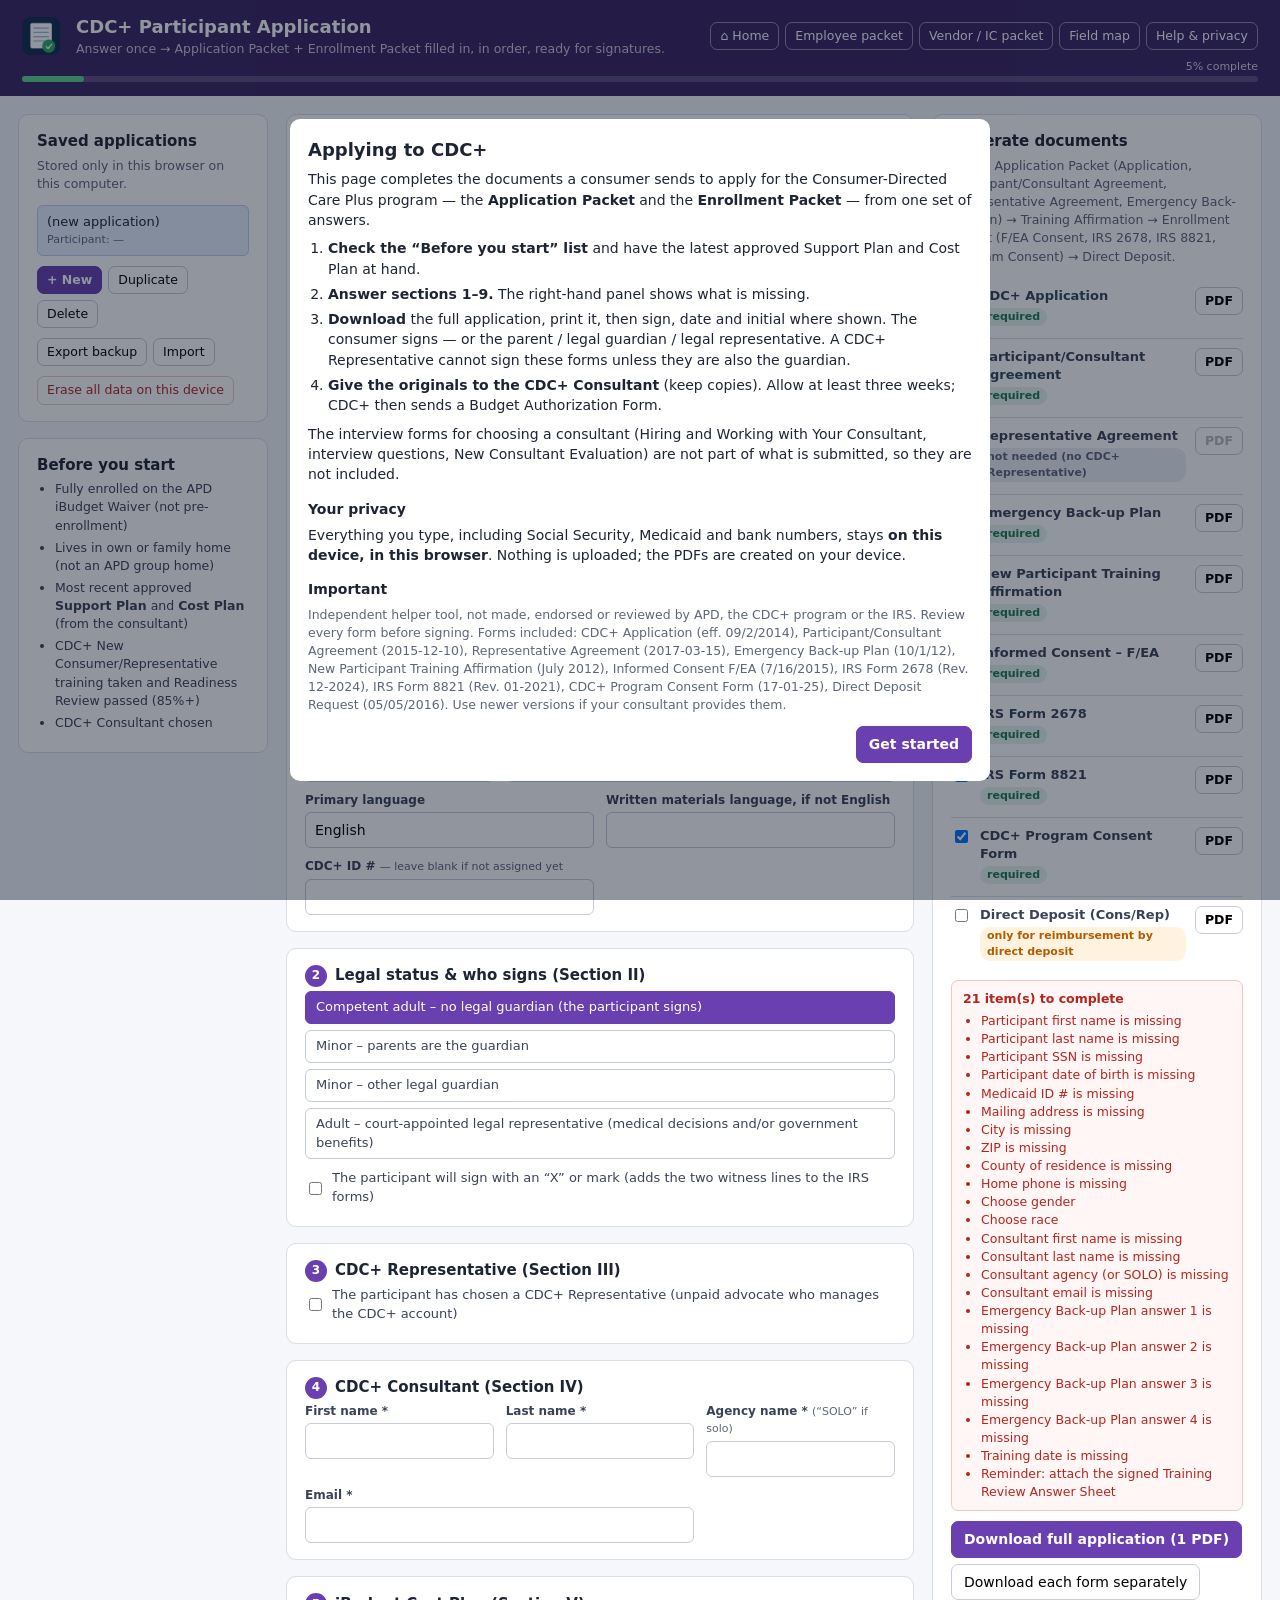
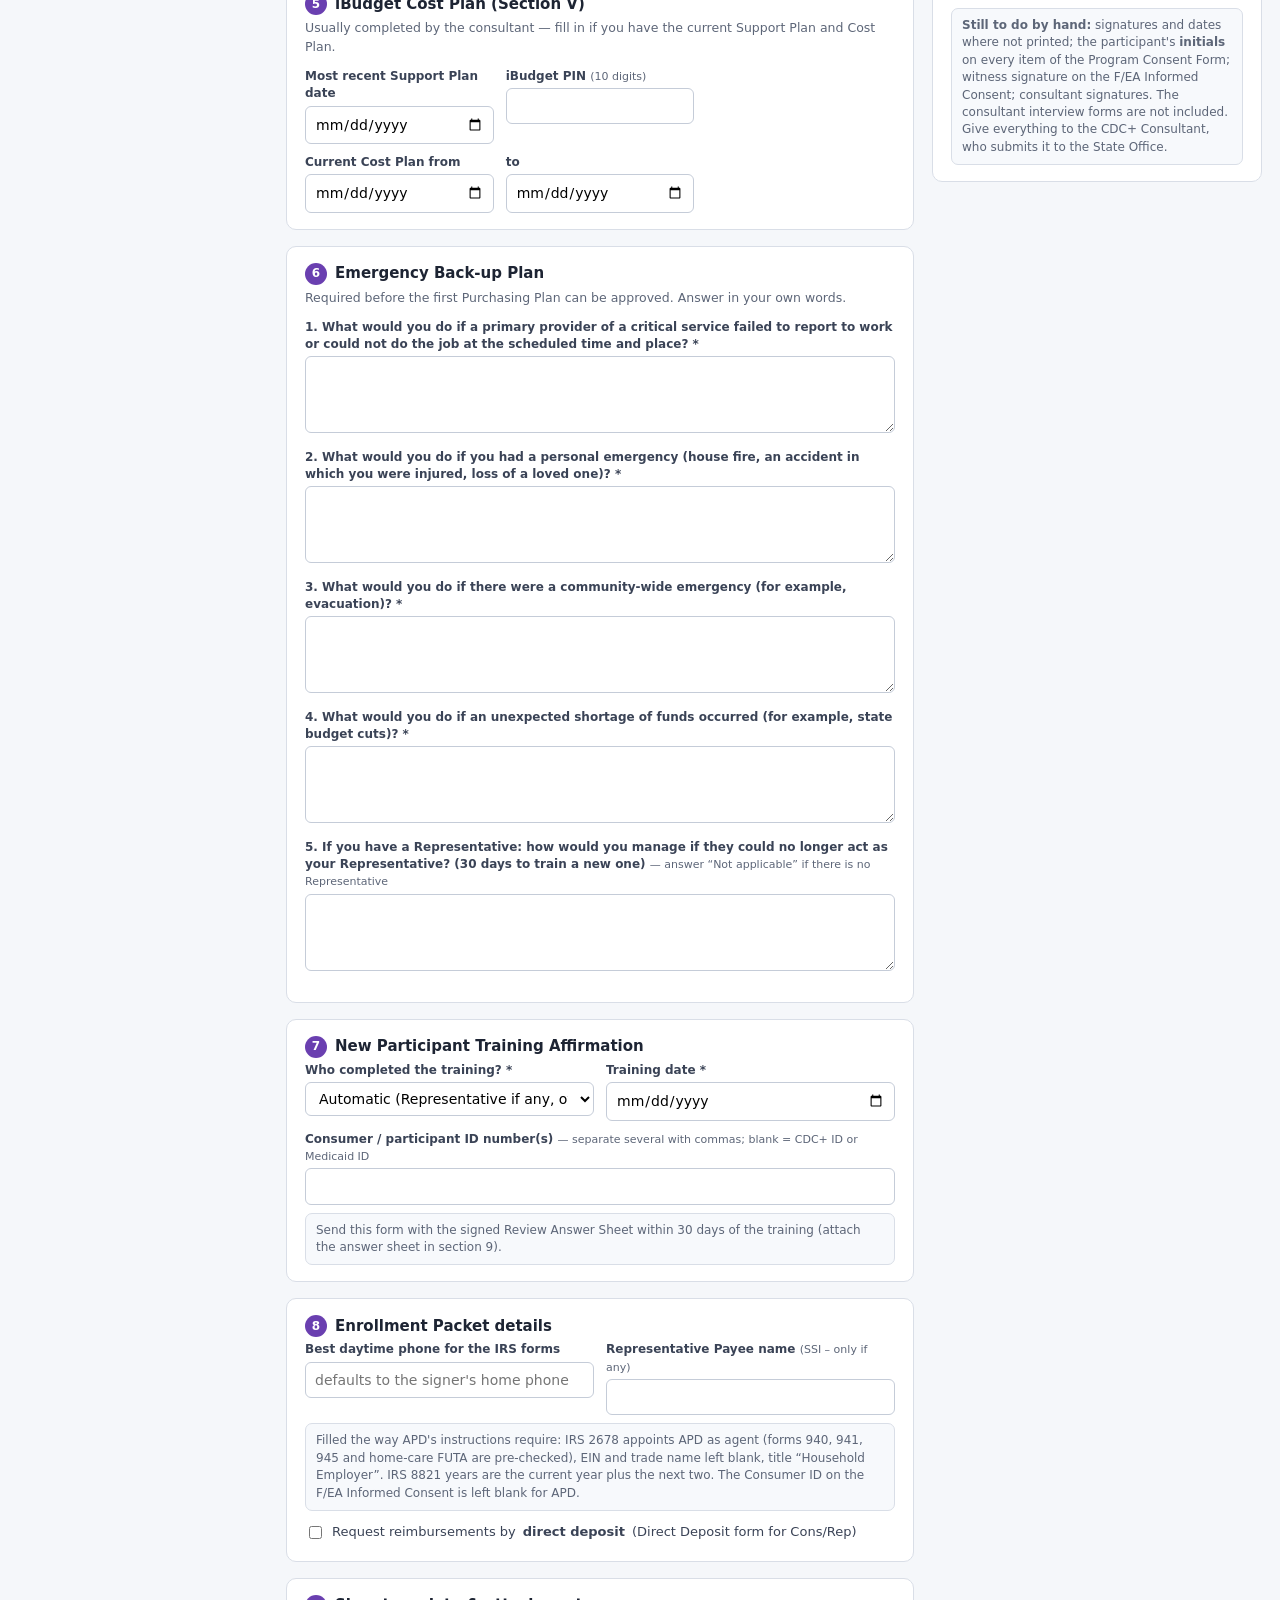
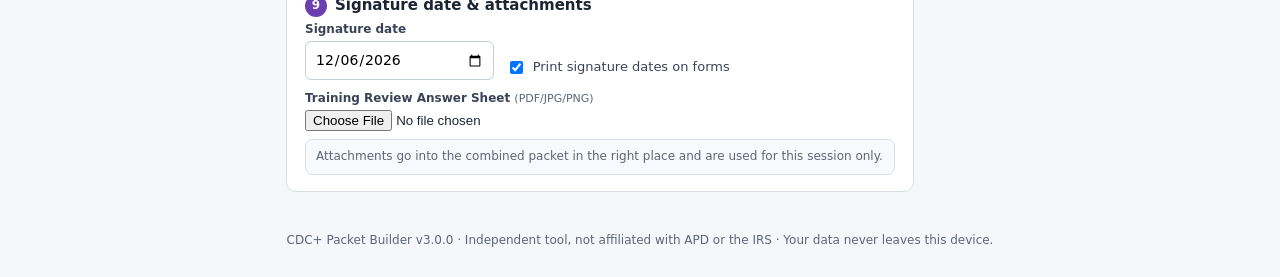
==== application.html @ 0a3f898b "Add CDC+ Participant Application (Application + Enrollment packets) (v3.0.0) - New home tile and pag" ====
<!DOCTYPE html>
<html lang="en">
<head>
<meta charset="utf-8">
<meta name="viewport" content="width=device-width, initial-scale=1">
<title>Participant Application · CDC+ Packet Builder</title>
<meta name="description" content="Apply to CDC+: fill the Application Packet and Enrollment Packet once — Application, Emergency Back-up Plan, Representative Agreement, IRS 2678 and 8821, Program Consent, F/EA Informed Consent. Private: data stays on your device.">
<meta name="theme-color" content="#14294d">
<link rel="manifest" href="manifest.webmanifest">
<link rel="icon" href="icons/icon-192.png">
<link rel="apple-touch-icon" href="icons/icon-192.png">
<link rel="stylesheet" href="app.css">
</head>
<body class="apl">
<header>
  <img src="icons/icon-192.png" alt="" width="38" height="38" style="border-radius:8px">
  <div>
    <h1>CDC+ Participant Application</h1>
    <div class="sub">Answer once → Application Packet + Enrollment Packet filled in, in order, ready for signatures.</div>
  </div>
  <div class="hdr-btns">
    <a class="btn sm ghost" href="index.html">⌂ Home</a>
    <a class="btn sm ghost" href="employee.html">Employee packet</a>
    <a class="btn sm ghost" href="vendor.html">Vendor / IC packet</a>
    <button class="sm ghost hide" id="btnInstall">Install app</button>
    <button class="sm ghost" id="showMap">Field map</button>
    <button class="sm ghost" id="btnHelp">Help &amp; privacy</button>
  </div>
  <div class="progress" title="Required information completed"><div id="progBar"></div><span id="progTxt">0%</span></div>
</header>

<div class="wrap">
  <aside class="side">
    <div class="card">
      <h2>Saved applications</h2>
      <p class="hint">Stored only in this browser on this computer.</p>
      <div id="recList"></div>
      <div class="btnrow">
        <button class="sm pri" id="btnNew">+ New</button>
        <button class="sm" id="btnDup" title="Copy the participant's details into a new application">Duplicate</button>
        <button class="sm" id="btnDel">Delete</button>
      </div>
      <div class="btnrow">
        <button class="sm" id="btnExport">Export backup</button>
        <button class="sm" type="button" onclick="document.getElementById('imp').click()">Import</button>
        <input type="file" id="imp" accept=".json" class="hide">
      </div>
      <div class="btnrow"><button class="sm danger" id="btnWipe">Erase all data on this device</button></div>
    </div>
    <div class="card">
      <h2>Before you start</h2>
      <ul class="checklist">
        <li>Fully enrolled on the APD iBudget Waiver (not pre-enrollment)</li>
        <li>Lives in own or family home (not an APD group home)</li>
        <li>Most recent approved <b>Support Plan</b> and <b>Cost Plan</b> (from the consultant)</li>
        <li>CDC+ New Consumer/Representative training taken and Readiness Review passed (85%+)</li>
        <li>CDC+ Consultant chosen</li>
      </ul>
    </div>
  </aside>

  <main id="f">
    <section class="card">
      <h2><span class="n">1</span>Participant (Application Section I)</h2>
      <p class="hint">Legal name — no nicknames. Boxes on the Application are printed in CAPITAL letters automatically.</p>
      <div class="grid">
        <div class="c2"><label>First name *</label><input type="text" name="p_first"></div>
        <div class="c1"><label>MI</label><input type="text" name="p_mi" maxlength="1"></div>
        <div class="c3"><label>Last name *</label><input type="text" name="p_last"></div>
        <div class="c2"><label>Social Security # *</label><input type="text" name="p_ssn" inputmode="numeric"></div>
        <div class="c2"><label>Date of birth *</label><input type="date" name="p_dob"></div>
        <div class="c2"><label>Medicaid ID # * <span class="forms">(10 digits, on Support Plan)</span></label><input type="text" name="p_medicaid" inputmode="numeric" data-digits="10"></div>
        <div class="c2"><label>Gender *</label><div class="seg"><label><input type="radio" name="p_gender" value="Male">Male</label><label><input type="radio" name="p_gender" value="Female">Female</label></div></div>
        <div class="c4"><label>Race *</label><div class="seg">
          <label><input type="radio" name="p_race" value="White">White</label><label><input type="radio" name="p_race" value="Black">Black</label>
          <label><input type="radio" name="p_race" value="Native">Indian or Alaskan Native</label><label><input type="radio" name="p_race" value="Asian">Asian</label>
          <label><input type="radio" name="p_race" value="Hispanic">Latin/Hispanic</label><label><input type="radio" name="p_race" value="Other">Other</label></div></div>
        <div class="c2 raceother"><label>Other race</label><input type="text" name="p_race_other"></div>
        <div class="c6"><label>Mailing address * <span class="forms">— must be a physical street address (IRS forms do not accept a PO Box)</span></label><input type="text" name="p_street"></div>
        <div class="c6"><label>Address line 2</label><input type="text" name="p_street2"></div>
        <div class="c3"><label>City *</label><input type="text" name="p_city"></div>
        <div class="c1"><label>State</label><input type="text" name="p_state" maxlength="2" data-upper></div>
        <div class="c2"><label>ZIP *</label><input type="text" name="p_zip"></div>
        <div class="c2"><label>County of residence *</label><input type="text" name="p_county"></div>
        <div class="c2"><label>Home phone *</label><input type="tel" name="p_phone"></div>
        <div class="c2"><label>Alternate phone</label><input type="tel" name="p_phone_alt"></div>
        <div class="c2"><label>Fax</label><input type="tel" name="p_fax"></div>
        <div class="c4"><label>Email</label><input type="email" name="p_email"></div>
        <div class="c3"><label>Primary language</label><input type="text" name="p_lang" placeholder="English"></div>
        <div class="c3"><label>Written materials language, if not English</label><input type="text" name="p_lang_written"></div>
        <div class="c3"><label>CDC+ ID # <span class="forms">— leave blank if not assigned yet</span></label><input type="text" name="p_id"></div>
      </div>
    </section>

    <section class="card">
      <h2><span class="n">2</span>Legal status &amp; who signs (Section II)</h2>
      <div class="seg col">
        <label><input type="radio" name="legal_status" value="competent">Competent adult – no legal guardian (the participant signs)</label>
        <label><input type="radio" name="legal_status" value="minor_parent">Minor – parents are the guardian</label>
        <label><input type="radio" name="legal_status" value="minor_guardian">Minor – other legal guardian</label>
        <label><input type="radio" name="legal_status" value="adult_legal_rep">Adult – court-appointed legal representative (medical decisions and/or government benefits)</label>
      </div>
      <div class="competentonly" style="margin-top:10px"><label class="chk"><input type="checkbox" name="sign_mark">The participant will sign with an “X” or mark (adds the two witness lines to the IRS forms)</label></div>
      <div class="guardianonly" style="margin-top:12px">
        <p class="hint"><b>Parent / legal guardian / legal representative</b> — this person signs the application and enrollment forms. The CDC+ Representative cannot sign them unless they are also the guardian.</p>
        <div class="grid">
          <div class="c2"><label>First name *</label><input type="text" name="g_first"></div>
          <div class="c1"><label>MI</label><input type="text" name="g_mi" maxlength="1"></div>
          <div class="c3"><label>Last name *</label><input type="text" name="g_last"></div>
          <div class="c6"><label>Mailing address *</label><input type="text" name="g_street"></div>
          <div class="c3"><label>City *</label><input type="text" name="g_city"></div>
          <div class="c1"><label>State *</label><input type="text" name="g_state" maxlength="2" data-upper></div>
          <div class="c2"><label>ZIP *</label><input type="text" name="g_zip"></div>
          <div class="c2"><label>Home phone *</label><input type="tel" name="g_phone"></div>
          <div class="c2"><label>Alternate phone</label><input type="tel" name="g_phone_alt"></div>
        </div>
        <div class="note">The IRS requires proof of this person's authority to sign for the participant (for example a birth certificate for a parent, guardianship papers or power of attorney). Attach it in section 9 — without it, Forms 2678 and 8821 are returned.</div>
      </div>
    </section>

    <section class="card">
      <h2><span class="n">3</span>CDC+ Representative (Section III)</h2>
      <label class="chk"><input type="checkbox" name="has_rep">The participant has chosen a CDC+ Representative (unpaid advocate who manages the CDC+ account)</label>
      <input type="hidden" name="rep_name">
      <div class="reponly" style="margin-top:10px">
        <div class="grid">
          <div class="c2"><label>First name *</label><input type="text" name="r_first"></div>
          <div class="c1"><label>MI</label><input type="text" name="r_mi" maxlength="1"></div>
          <div class="c3"><label>Last name *</label><input type="text" name="r_last"></div>
          <div class="c6"><label>Legal mailing address *</label><input type="text" name="r_street"></div>
          <div class="c3"><label>City *</label><input type="text" name="r_city"></div>
          <div class="c1"><label>State *</label><input type="text" name="r_state" maxlength="2" data-upper></div>
          <div class="c2"><label>ZIP *</label><input type="text" name="r_zip"></div>
          <div class="c2"><label>Home phone</label><input type="tel" name="r_phone"></div>
          <div class="c2"><label>Cell phone</label><input type="tel" name="r_cell"></div>
          <div class="c2"><label>Work / alternate phone</label><input type="tel" name="r_work"></div>
          <div class="c2"><label>Fax</label><input type="tel" name="r_fax"></div>
          <div class="c4"><label>Email *</label><input type="email" name="r_email"></div>
          <div class="c6"><label>Relationship to participant *</label><div class="seg">
            <label><input type="radio" name="r_rel" value="Parent">Parent</label><label><input type="radio" name="r_rel" value="Spouse">Spouse</label>
            <label><input type="radio" name="r_rel" value="Other Relative">Other relative</label><label><input type="radio" name="r_rel" value="Friend">Friend</label></div></div>
          <div class="c3"><label>Primary language</label><input type="text" name="r_lang" placeholder="English"></div>
          <div class="c3"><label>Written materials language, if not English</label><input type="text" name="r_lang_written"></div>
        </div>
        <div class="note">The Representative must take the CDC+ training and pass the Readiness Review, and signs the Representative Agreement.</div>
      </div>
    </section>

    <section class="card">
      <h2><span class="n">4</span>CDC+ Consultant (Section IV)</h2>
      <div class="grid">
        <div class="c2"><label>First name *</label><input type="text" name="c_first"></div>
        <div class="c2"><label>Last name *</label><input type="text" name="c_last"></div>
        <div class="c2"><label>Agency name * <span class="forms">(“SOLO” if solo)</span></label><input type="text" name="c_agency"></div>
        <div class="c4"><label>Email *</label><input type="email" name="c_email"></div>
      </div>
    </section>

    <section class="card">
      <h2><span class="n">5</span>iBudget Cost Plan (Section V)</h2>
      <p class="hint">Usually completed by the consultant — fill in if you have the current Support Plan and Cost Plan.</p>
      <div class="grid">
        <div class="c2"><label>Most recent Support Plan date</label><input type="date" name="sp_date"></div>
        <div class="c2"><label>iBudget PIN <span class="forms">(10 digits)</span></label><input type="text" name="ibudget_pin" inputmode="numeric" data-digits="10"></div>
        <div class="c2"></div>
        <div class="c2"><label>Current Cost Plan from</label><input type="date" name="cp_from"></div>
        <div class="c2"><label>to</label><input type="date" name="cp_to"></div>
      </div>
    </section>

    <section class="card">
      <h2><span class="n">6</span>Emergency Back-up Plan</h2>
      <p class="hint">Required before the first Purchasing Plan can be approved. Answer in your own words.</p>
      <label>1. What would you do if a primary provider of a critical service failed to report to work or could not do the job at the scheduled time and place? *</label>
      <textarea name="ebu1" rows="3"></textarea>
      <label>2. What would you do if you had a personal emergency (house fire, an accident in which you were injured, loss of a loved one)? *</label>
      <textarea name="ebu2" rows="3"></textarea>
      <label>3. What would you do if there were a community-wide emergency (for example, evacuation)? *</label>
      <textarea name="ebu3" rows="3"></textarea>
      <label>4. What would you do if an unexpected shortage of funds occurred (for example, state budget cuts)? *</label>
      <textarea name="ebu4" rows="3"></textarea>
      <label>5. If you have a Representative: how would you manage if they could no longer act as your Representative? (30 days to train a new one) <span class="forms">— answer “Not applicable” if there is no Representative</span></label>
      <textarea name="ebu5" rows="3"></textarea>
    </section>

    <section class="card">
      <h2><span class="n">7</span>New Participant Training Affirmation</h2>
      <div class="grid">
        <div class="c3"><label>Who completed the training? *</label>
          <select name="tr_who"><option value="">Automatic (Representative if any, otherwise participant/guardian)</option><option value="participant">Participant</option><option value="guardian">Parent / guardian / legal representative</option><option value="rep">CDC+ Representative</option></select></div>
        <div class="c3"><label>Training date *</label><input type="date" name="tr_date"></div>
        <div class="c6"><label>Consumer / participant ID number(s) <span class="forms">— separate several with commas; blank = CDC+ ID or Medicaid ID</span></label><input type="text" name="tr_ids"></div>
      </div>
      <div class="note">Send this form with the signed Review Answer Sheet within 30 days of the training (attach the answer sheet in section 9).</div>
    </section>

    <section class="card">
      <h2><span class="n">8</span>Enrollment Packet details</h2>
      <div class="grid">
        <div class="c3"><label>Best daytime phone for the IRS forms</label><input type="tel" name="irs_phone" placeholder="defaults to the signer's home phone"></div>
        <div class="c3"><label>Representative Payee name <span class="forms">(SSI – only if any)</span></label><input type="text" name="payee_name"></div>
      </div>
      <div class="note">Filled the way APD's instructions require: IRS 2678 appoints APD as agent (forms 940, 941, 945 and home-care FUTA are pre-checked), EIN and trade name left blank, title “Household Employer”. IRS 8821 years are the current year plus the next two. The Consumer ID on the F/EA Informed Consent is left blank for APD.</div>
      <label class="chk" style="margin-top:12px"><input type="checkbox" name="dd_on">Request reimbursements by <b>direct deposit</b> (Direct Deposit form for Cons/Rep)</label>
      <div class="ddonly" style="margin-top:10px">
        <div class="grid">
          <div class="c3"><label>Account holder</label><select name="dd_holder"><option value="consumer">Participant (consumer)</option><option value="rep">CDC+ Representative</option></select></div>
          <div class="c3"><label>Account type *</label><div class="seg"><label><input type="radio" name="acct_type" value="Checking">Checking</label><label><input type="radio" name="acct_type" value="Savings">Savings</label></div></div>
          <div class="c6"><label>Bank name *</label><input type="text" name="bank_name"></div>
          <div class="c3"><label>Routing number (9 digits) *</label><input type="text" name="routing" inputmode="numeric" maxlength="9" data-digits="9"></div>
          <div class="c3"><label>Account number *</label><input type="text" name="account" inputmode="numeric"></div>
          <div class="c6"><label>Attaching</label><div class="seg"><label><input type="radio" name="dd_attach" value="check">Voided check (name machine-printed)</label><label><input type="radio" name="dd_attach" value="letter">Signed bank letter on letterhead</label></div></div>
        </div>
      </div>
    </section>

    <section class="card">
      <h2><span class="n">9</span>Signature date &amp; attachments</h2>
      <div class="grid">
        <div class="c2"><label>Signature date</label><input type="date" name="sign_date"></div>
        <div class="c4" style="align-self:end"><label class="chk"><input type="checkbox" name="fill_sign_date">Print signature dates on forms</label></div>
        <div class="c3 guardianonly"><label>Proof of authority to sign for the participant <span class="forms">(PDF/JPG/PNG)</span></label><input type="file" id="att_auth" data-att="authority" accept=".pdf,.png,.jpg,.jpeg"><div class="file" id="att_auth_n"></div></div>
        <div class="c3"><label>Training Review Answer Sheet <span class="forms">(PDF/JPG/PNG)</span></label><input type="file" id="att_review" data-att="review" accept=".pdf,.png,.jpg,.jpeg"><div class="file" id="att_review_n"></div></div>
        <div class="c3 ddonly"><label>Voided check / bank letter <span class="forms">(PDF/JPG/PNG)</span></label><input type="file" id="att_check" data-att="check" accept=".pdf,.png,.jpg,.jpeg"><div class="file" id="att_check_n"></div></div>
      </div>
      <div class="note">Attachments go into the combined packet in the right place and are used for this session only.</div>
    </section>
  </main>

  <aside class="side">
    <div class="card">
      <h2>Generate documents</h2>
      <p class="hint">Order: Application Packet (Application, Participant/Consultant Agreement, Representative Agreement, Emergency Back-up Plan) → Training Affirmation → Enrollment Packet (F/EA Consent, IRS 2678, IRS 8821, Program Consent) → Direct Deposit.</p>
      <div id="docList"></div>
      <div id="issues"></div>
      <div class="btnrow">
        <button class="pri" id="btnPacket">Download full application (1 PDF)</button>
        <button id="btnEach">Download each form separately</button>
      </div>
      <div class="note"><b>Still to do by hand:</b> signatures and dates where not printed; the participant's <b>initials</b> on every item of the Program Consent Form; witness signature on the F/EA Informed Consent; consultant signatures. The consultant interview forms are not included. Give everything to the CDC+ Consultant, who submits it to the State Office.</div>
    </div>
  </aside>
</div>

<div class="modal hide" id="helpModal"><div class="box" style="max-width:700px">
  <h2 style="margin:0 0 6px;font-size:18px">Applying to CDC+</h2>
  <p>This page completes the documents a consumer sends to apply for the Consumer-Directed Care Plus program — the <b>Application Packet</b> and the <b>Enrollment Packet</b> — from one set of answers.</p>
  <ol class="steps">
    <li><b>Check the “Before you start” list</b> and have the latest approved Support Plan and Cost Plan at hand.</li>
    <li><b>Answer sections 1–9.</b> The right-hand panel shows what is missing.</li>
    <li><b>Download</b> the full application, print it, then sign, date and initial where shown. The consumer signs — or the parent / legal guardian / legal representative. A CDC+ Representative cannot sign these forms unless they are also the guardian.</li>
    <li><b>Give the originals to the CDC+ Consultant</b> (keep copies). Allow at least three weeks; CDC+ then sends a Budget Authorization Form.</li>
  </ol>
  <p>The interview forms for choosing a consultant (Hiring and Working with Your Consultant, interview questions, New Consultant Evaluation) are not part of what is submitted, so they are not included.</p>
  <h3>Your privacy</h3>
  <p>Everything you type, including Social Security, Medicaid and bank numbers, stays <b>on this device, in this browser</b>. Nothing is uploaded; the PDFs are created on your device.</p>
  <h3>Important</h3>
  <p class="disclaimer">Independent helper tool, not made, endorsed or reviewed by APD, the CDC+ program or the IRS. Review every form before signing. Forms included: CDC+ Application (eff. 09/2/2014), Participant/Consultant Agreement (2015-12-10), Representative Agreement (2017-03-15), Emergency Back-up Plan (10/1/12), New Participant Training Affirmation (July 2012), Informed Consent F/EA (7/16/2015), IRS Form 2678 (Rev. 12-2024), IRS Form 8821 (Rev. 01-2021), CDC+ Program Consent Form (17-01-25), Direct Deposit Request (05/05/2016). Use newer versions if your consultant provides them.</p>
  <div style="text-align:right;margin-top:12px"><button class="pri" id="helpOk">Get started</button></div>
</div></div>
<footer>CDC+ Packet Builder v<span id="ver"></span> · Independent tool, not affiliated with APD or the IRS · Your data never leaves this device.</footer>
<div class="toast" id="toast"></div>
<div class="modal hide" id="mapModal"><div class="box">
  <div style="display:flex;justify-content:space-between;align-items:center"><h2 style="margin:0;font-size:16px">Master field → form field map</h2><button class="sm" onclick="document.getElementById('mapModal').classList.add('hide')">Close</button></div>
  <div id="mapTable" style="margin-top:10px"></div>
</div></div>

<script src="lib/pdf-lib.min.js"></script>
<script src="forms/tpl-common.js"></script>
<script src="forms/tpl-application.js"></script>
<script src="fill.js"></script>
<script src="fill-application.js"></script>
<script src="version.js"></script>
<script src="core.js"></script>
<script src="application.js"></script>
</body>
</html>
---- app.css ----
:root{--ink:#1d2433;--mute:#5d6678;--line:#d9dee7;--bg:#f5f7fa;--card:#fff;--acc:#1f5fbf;--acc2:#e8f0fc;--ok:#1d7a46;--warn:#b25b00;--bad:#b3261e}
  *{box-sizing:border-box}
  body{margin:0;font:14px/1.45 system-ui,-apple-system,Segoe UI,Roboto,sans-serif;color:var(--ink);background:var(--bg)}
  header{background:#14294d;color:#fff;padding:14px 22px;display:flex;align-items:center;gap:16px;flex-wrap:wrap}
  header h1{font-size:18px;margin:0;font-weight:600}
  header .sub{opacity:.75;font-size:12.5px}
  .wrap{display:grid;grid-template-columns:250px 1fr 330px;gap:18px;padding:18px;max-width:1500px;margin:0 auto}
  @media(max-width:1150px){.wrap{grid-template-columns:1fr}}
  .card{background:var(--card);border:1px solid var(--line);border-radius:10px;padding:16px 18px;margin-bottom:16px}
  .card h2{font-size:15px;margin:0 0 4px;display:flex;align-items:center;gap:8px}
  .card h2 .n{background:var(--acc);color:#fff;border-radius:50%;width:22px;height:22px;display:inline-grid;place-items:center;font-size:12px}
  .card .hint{color:var(--mute);font-size:12.5px;margin:0 0 12px}
  .grid{display:grid;grid-template-columns:repeat(6,1fr);gap:10px 12px}
  .c2{grid-column:span 2}.c3{grid-column:span 3}.c4{grid-column:span 4}.c6{grid-column:span 6}.c1{grid-column:span 1}
  @media(max-width:700px){.grid{grid-template-columns:1fr}.c1,.c2,.c3,.c4,.c6{grid-column:span 1}}
  label{display:block;font-size:12px;font-weight:600;color:#3a4356;margin-bottom:3px}
  label .forms{font-weight:400;color:var(--mute);font-size:11px}
  input[type=text],input[type=email],input[type=tel],input[type=date],select,textarea{width:100%;padding:7px 9px;border:1px solid #c5ccd8;border-radius:6px;font:inherit;background:#fff}
  input:focus,select:focus{outline:2px solid var(--acc2);border-color:var(--acc)}
  input.invalid,select.invalid{border-color:var(--bad);background:#fff6f5}
  .seg{display:flex;flex-wrap:wrap;gap:6px}
  .seg label{font-weight:500;border:1px solid #c5ccd8;border-radius:6px;padding:6px 10px;cursor:pointer;margin:0;background:#fff;font-size:13px}
  .seg input{display:none}
  .seg label:has(input:checked){background:var(--acc);border-color:var(--acc);color:#fff}
  .chk{display:flex;align-items:center;gap:7px;font-weight:500;font-size:13px}
  .q{display:grid;grid-template-columns:1fr auto;gap:8px 14px;align-items:center;padding:8px 0;border-top:1px dashed var(--line)}
  .q:first-of-type{border-top:0}
  .q .qt{font-size:13px}
  .hide{display:none!important}
  button{font:inherit;border-radius:7px;border:1px solid #c5ccd8;background:#fff;padding:7px 12px;cursor:pointer}
  button:hover{background:#f0f3f8}
  button.pri{background:var(--acc);color:#fff;border-color:var(--acc);font-weight:600}
  button.pri:hover{background:#174ea0}
  button.sm{padding:4px 9px;font-size:12.5px}
  .side{position:sticky;top:12px;align-self:start}
  .rec{display:flex;justify-content:space-between;align-items:center;padding:7px 9px;border-radius:6px;cursor:pointer;font-size:13px;border:1px solid transparent}
  .rec:hover{background:#f0f3f8}
  .rec.on{background:var(--acc2);border-color:#b9cff2}
  .rec small{color:var(--mute);display:block;font-size:11px}
  .btnrow{display:flex;flex-wrap:wrap;gap:6px;margin-top:10px}
  .doc{display:flex;align-items:flex-start;gap:9px;padding:9px 0;border-top:1px solid var(--line)}
  .doc:first-child{border-top:0}
  .doc .t{flex:1}
  .doc .t b{display:block;font-size:13px}
  .badge{font-size:11px;padding:1px 7px;border-radius:10px;display:inline-block;margin-top:2px}
  .b-req{background:#e5f4ec;color:var(--ok)}.b-opt{background:#fff3e0;color:var(--warn)}.b-no{background:#eef0f4;color:var(--mute)}
  .issues{font-size:12.5px;margin:10px 0 0;padding:9px 11px;border-radius:7px;background:#fff6f5;color:var(--bad);border:1px solid #f1c7c3}
  .issues.ok{background:#eef8f2;color:var(--ok);border-color:#bfe3cd}
  .issues ul{margin:4px 0 0 18px;padding:0}
  .toast{position:fixed;bottom:18px;left:50%;transform:translateX(-50%);background:#14294d;color:#fff;padding:9px 16px;border-radius:8px;font-size:13px;opacity:0;transition:.25s;pointer-events:none}
  .toast.show{opacity:1}
  .file{font-size:12.5px;color:var(--mute)}
  .note{font-size:12px;color:var(--mute);background:#f7f9fc;border:1px solid var(--line);border-radius:7px;padding:8px 10px;margin-top:8px}
  .mapbtn{margin-left:auto}
  table.map{border-collapse:collapse;width:100%;font-size:12px}
  table.map th,table.map td{border:1px solid var(--line);padding:5px 7px;text-align:left;vertical-align:top}
  table.map th{background:#f0f3f8}
  .modal{position:fixed;inset:0;background:rgba(10,20,40,.45);display:grid;place-items:center;z-index:9}
  .modal .box{background:#fff;border-radius:10px;max-width:960px;width:94vw;max-height:86vh;overflow:auto;padding:18px}

  header{position:sticky;top:0;z-index:5}
  .hdr-btns{margin-left:auto;display:flex;gap:6px;flex-wrap:wrap}
  button.ghost{background:transparent;color:#fff;border-color:rgba(255,255,255,.45)}
  button.ghost:hover{background:rgba(255,255,255,.12)}
  button.danger{color:var(--bad);border-color:#f1c7c3}
  button.danger:hover{background:#fff6f5}
  .progress{flex-basis:100%;height:6px;background:rgba(255,255,255,.18);border-radius:4px;position:relative;margin-top:2px}
  .progress div{height:100%;width:0;background:#5fd38d;border-radius:4px;transition:width .3s}
  .progress span{position:absolute;right:0;top:-17px;font-size:11px;opacity:.8}
  .modal p{margin:6px 0}.modal h3{font-size:14px;margin:14px 0 4px}
  .steps{padding-left:20px;margin:8px 0}.steps li{margin:5px 0}
  .disclaimer{font-size:12.5px;color:var(--mute)}
  footer{text-align:center;color:var(--mute);font-size:12px;padding:6px 16px 28px}
  @media(max-width:1150px){.side{position:static}}
  @media print{header,aside,footer{display:none}}
  @media(max-width:700px){header{position:static;padding:12px 14px}header .sub{display:none}.wrap{padding:10px}}
  /* links styled as buttons */
  a.btn{display:inline-flex;align-items:center;text-decoration:none;font:inherit;border-radius:7px;border:1px solid #c5ccd8;padding:4px 9px;font-size:12.5px;color:inherit}
  a.btn.ghost{color:#fff;border-color:rgba(255,255,255,.45)}
  a.btn.ghost:hover{background:rgba(255,255,255,.12)}
  .seg.col{flex-direction:column;align-items:stretch}
  .seg.col label{text-align:left}
  .pick{margin:2px 0 10px}.pick select{max-width:420px;background:#f0f6ff;border-color:#b9cff2}
  body.emp header{background:#123d3a}
  body.emp .card h2 .n{background:#1d7a6c}
  body.emp button.pri{background:#1d7a6c;border-color:#1d7a6c}
  body.emp .seg label:has(input:checked){background:#1d7a6c;border-color:#1d7a6c}
  /* home screen */
  .home-wrap{max-width:980px;margin:0 auto;padding:22px 18px}
  .home-q{font-size:20px;margin:6px 0 14px}
  .tiles{display:grid;grid-template-columns:1fr 1fr;gap:16px;margin-bottom:18px}
  @media(max-width:760px){.tiles{grid-template-columns:1fr}}
  .tile{display:flex;flex-direction:column;gap:7px;background:#fff;border:1px solid var(--line);border-radius:12px;padding:20px;text-decoration:none;color:inherit;border-top:5px solid #1f5fbf;transition:box-shadow .15s,transform .15s}
  .tile.t-emp{border-top-color:#1d7a6c}
  .tile:hover{box-shadow:0 6px 20px rgba(20,41,77,.12);transform:translateY(-2px)}
  .tile-ico{font-size:30px}
  .tile-t{font-size:17px;font-weight:700}
  .tile-d{color:var(--mute)}
  .tile-f{font-size:12.5px;background:#f5f7fa;border-radius:7px;padding:7px 9px}
  .tile-go{margin-top:auto;font-weight:600;color:#1f5fbf}
  .tile.t-emp .tile-go{color:#1d7a6c}
  .tile-n{font-size:12px;color:var(--mute);min-height:1em}
  .home-info h3{font-size:14px;margin:10px 0 4px}
  textarea{width:100%;padding:7px 9px;border:1px solid #c5ccd8;border-radius:6px;font:inherit;background:#fff;resize:vertical;margin-bottom:10px}
  textarea:focus{outline:2px solid var(--acc2);border-color:var(--acc)}
  textarea.invalid{border-color:var(--bad);background:#fff6f5}
  .checklist{margin:0;padding-left:18px;font-size:12.5px;color:#3a4356}.checklist li{margin:4px 0}
  body.apl header{background:#3b2462}
  body.apl .card h2 .n{background:#6a3fb0}
  body.apl button.pri{background:#6a3fb0;border-color:#6a3fb0}
  body.apl .seg label:has(input:checked){background:#6a3fb0;border-color:#6a3fb0}
  .tiles.three{grid-template-columns:1fr 1fr 1fr}
  @media(max-width:980px){.tiles.three{grid-template-columns:1fr}}
  .tile.t-app{border-top-color:#6a3fb0}.tile.t-app .tile-go{color:#6a3fb0}
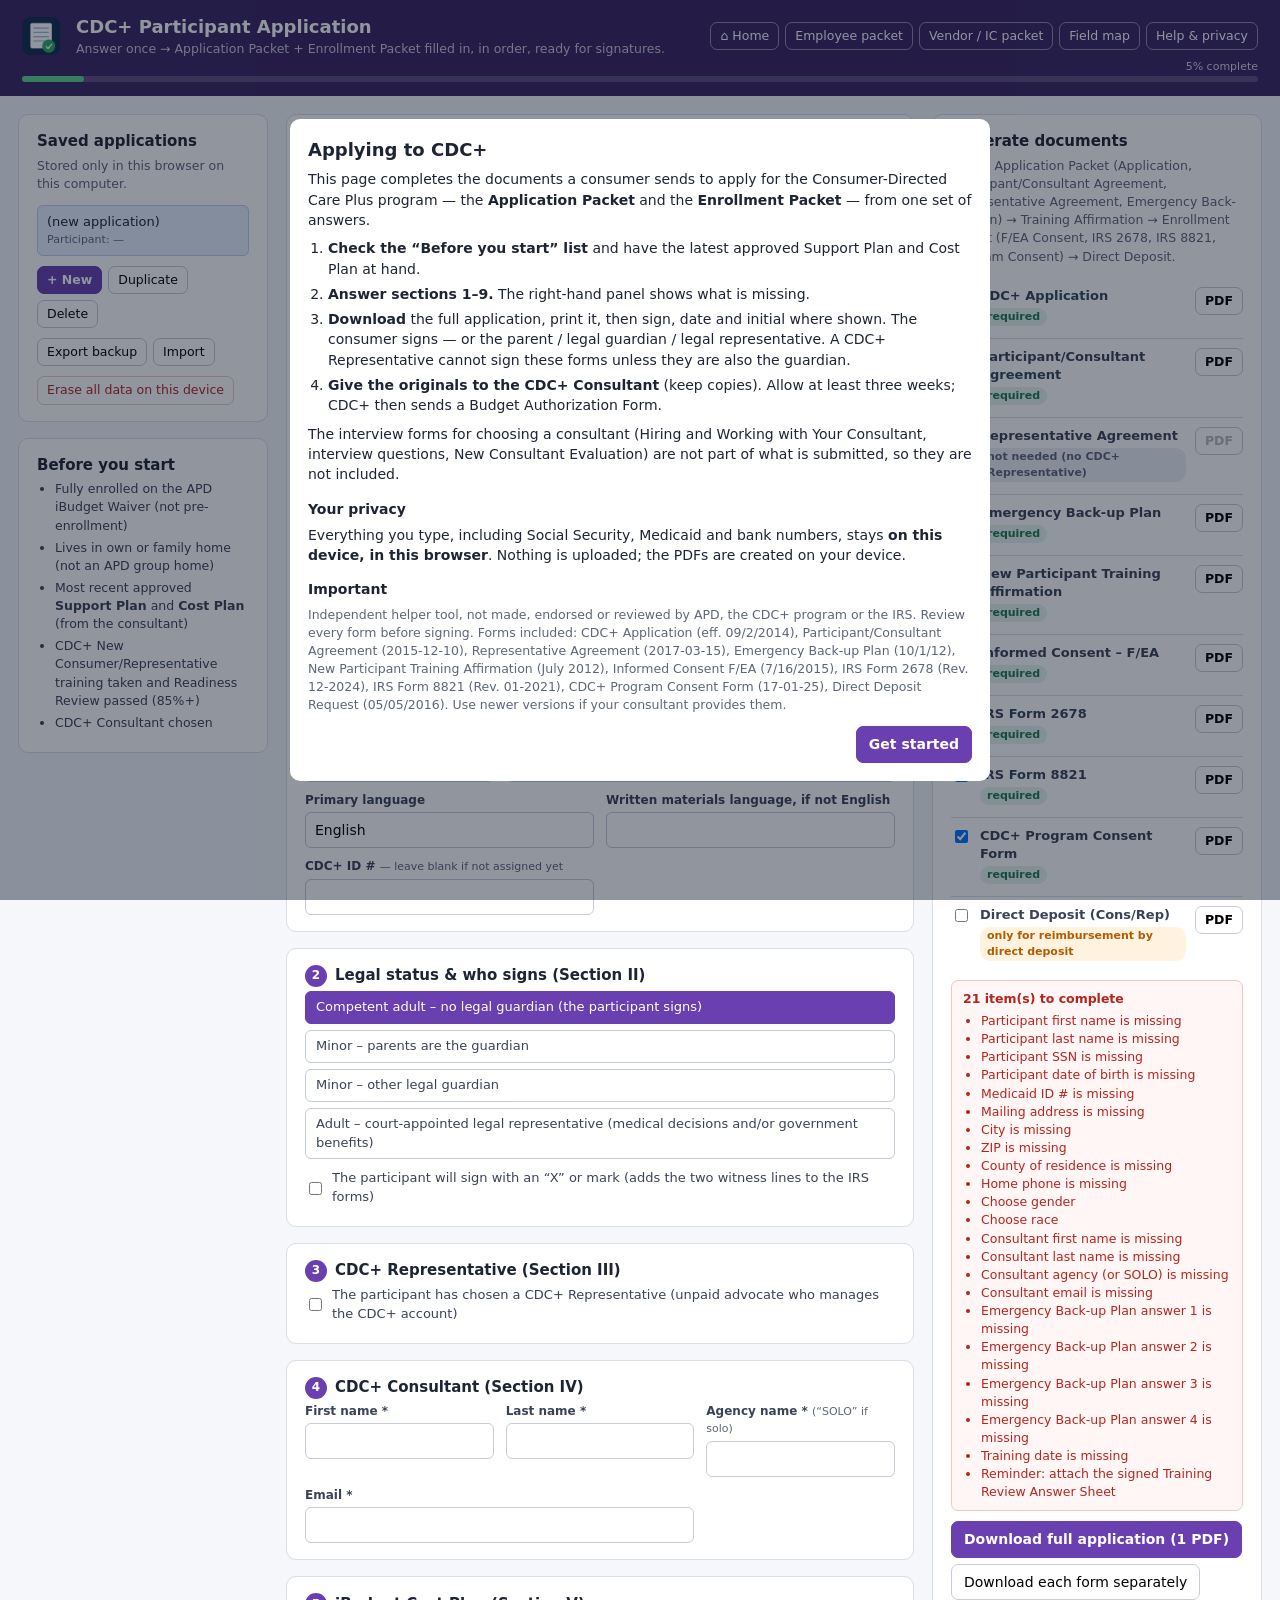
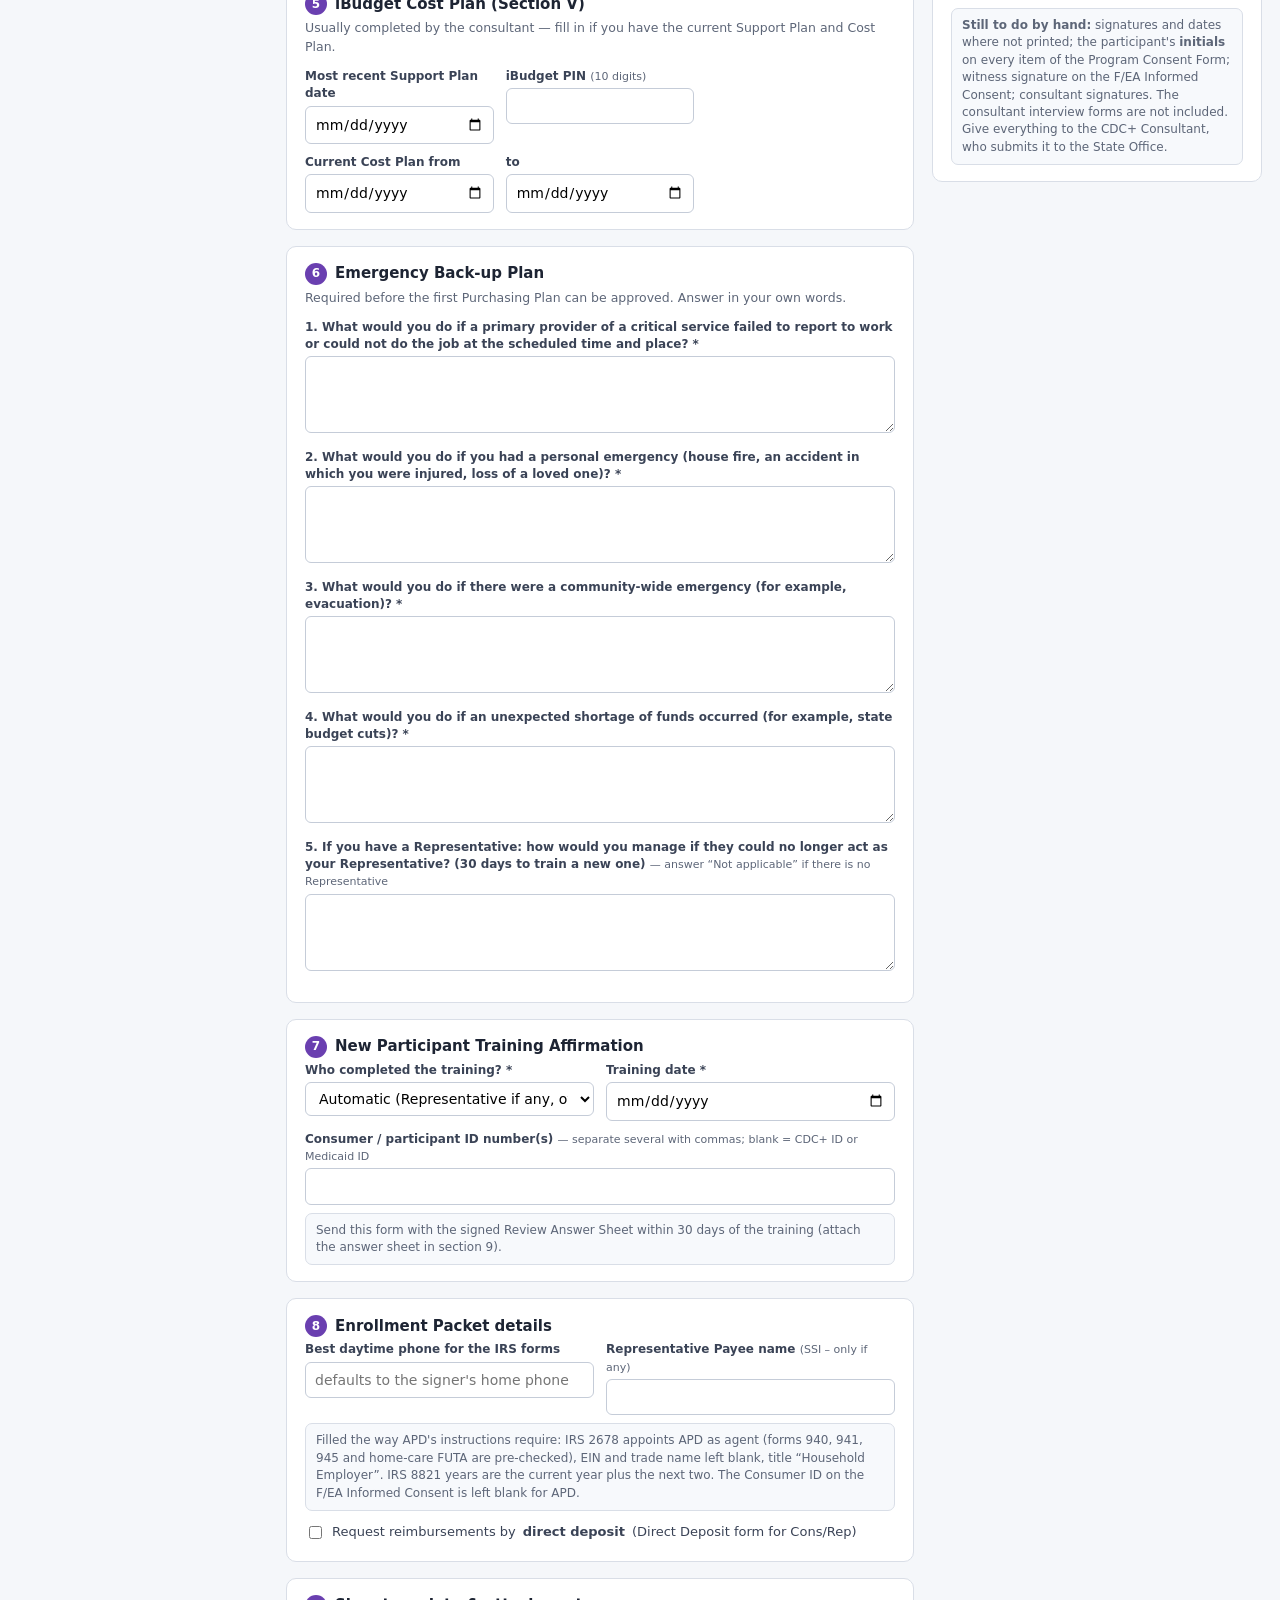
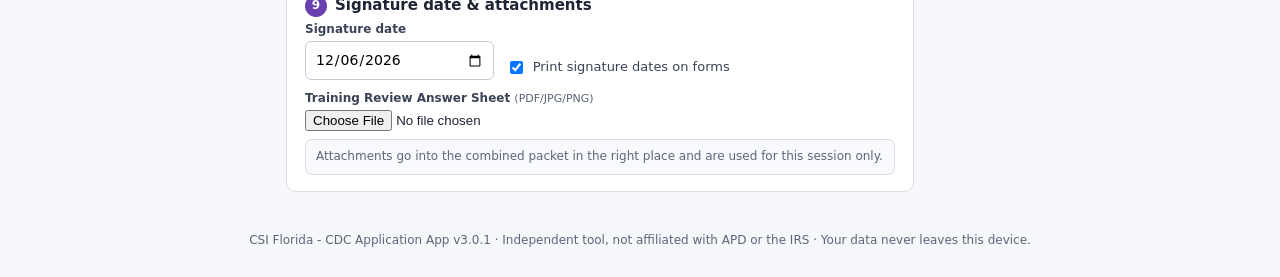
==== commit 6d0e6e07: "Rename app to 'CSI Florida - CDC Application App' (v3.0.1) Co-Authored-By: Claude Opus 5.5 <noreply@" ====
--- a/application.html
+++ b/application.html
@@ -3,7 +3,7 @@
 <head>
 <meta charset="utf-8">
 <meta name="viewport" content="width=device-width, initial-scale=1">
-<title>Participant Application · CDC+ Packet Builder</title>
+<title>Participant Application · CSI Florida - CDC Application App</title>
 <meta name="description" content="Apply to CDC+: fill the Application Packet and Enrollment Packet once — Application, Emergency Back-up Plan, Representative Agreement, IRS 2678 and 8821, Program Consent, F/EA Informed Consent. Private: data stays on your device.">
 <meta name="theme-color" content="#14294d">
 <link rel="manifest" href="manifest.webmanifest">
@@ -258,7 +258,7 @@
   <p class="disclaimer">Independent helper tool, not made, endorsed or reviewed by APD, the CDC+ program or the IRS. Review every form before signing. Forms included: CDC+ Application (eff. 09/2/2014), Participant/Consultant Agreement (2015-12-10), Representative Agreement (2017-03-15), Emergency Back-up Plan (10/1/12), New Participant Training Affirmation (July 2012), Informed Consent F/EA (7/16/2015), IRS Form 2678 (Rev. 12-2024), IRS Form 8821 (Rev. 01-2021), CDC+ Program Consent Form (17-01-25), Direct Deposit Request (05/05/2016). Use newer versions if your consultant provides them.</p>
   <div style="text-align:right;margin-top:12px"><button class="pri" id="helpOk">Get started</button></div>
 </div></div>
-<footer>CDC+ Packet Builder v<span id="ver"></span> · Independent tool, not affiliated with APD or the IRS · Your data never leaves this device.</footer>
+<footer>CSI Florida - CDC Application App v<span id="ver"></span> · Independent tool, not affiliated with APD or the IRS · Your data never leaves this device.</footer>
 <div class="toast" id="toast"></div>
 <div class="modal hide" id="mapModal"><div class="box">
   <div style="display:flex;justify-content:space-between;align-items:center"><h2 style="margin:0;font-size:16px">Master field → form field map</h2><button class="sm" onclick="document.getElementById('mapModal').classList.add('hide')">Close</button></div>
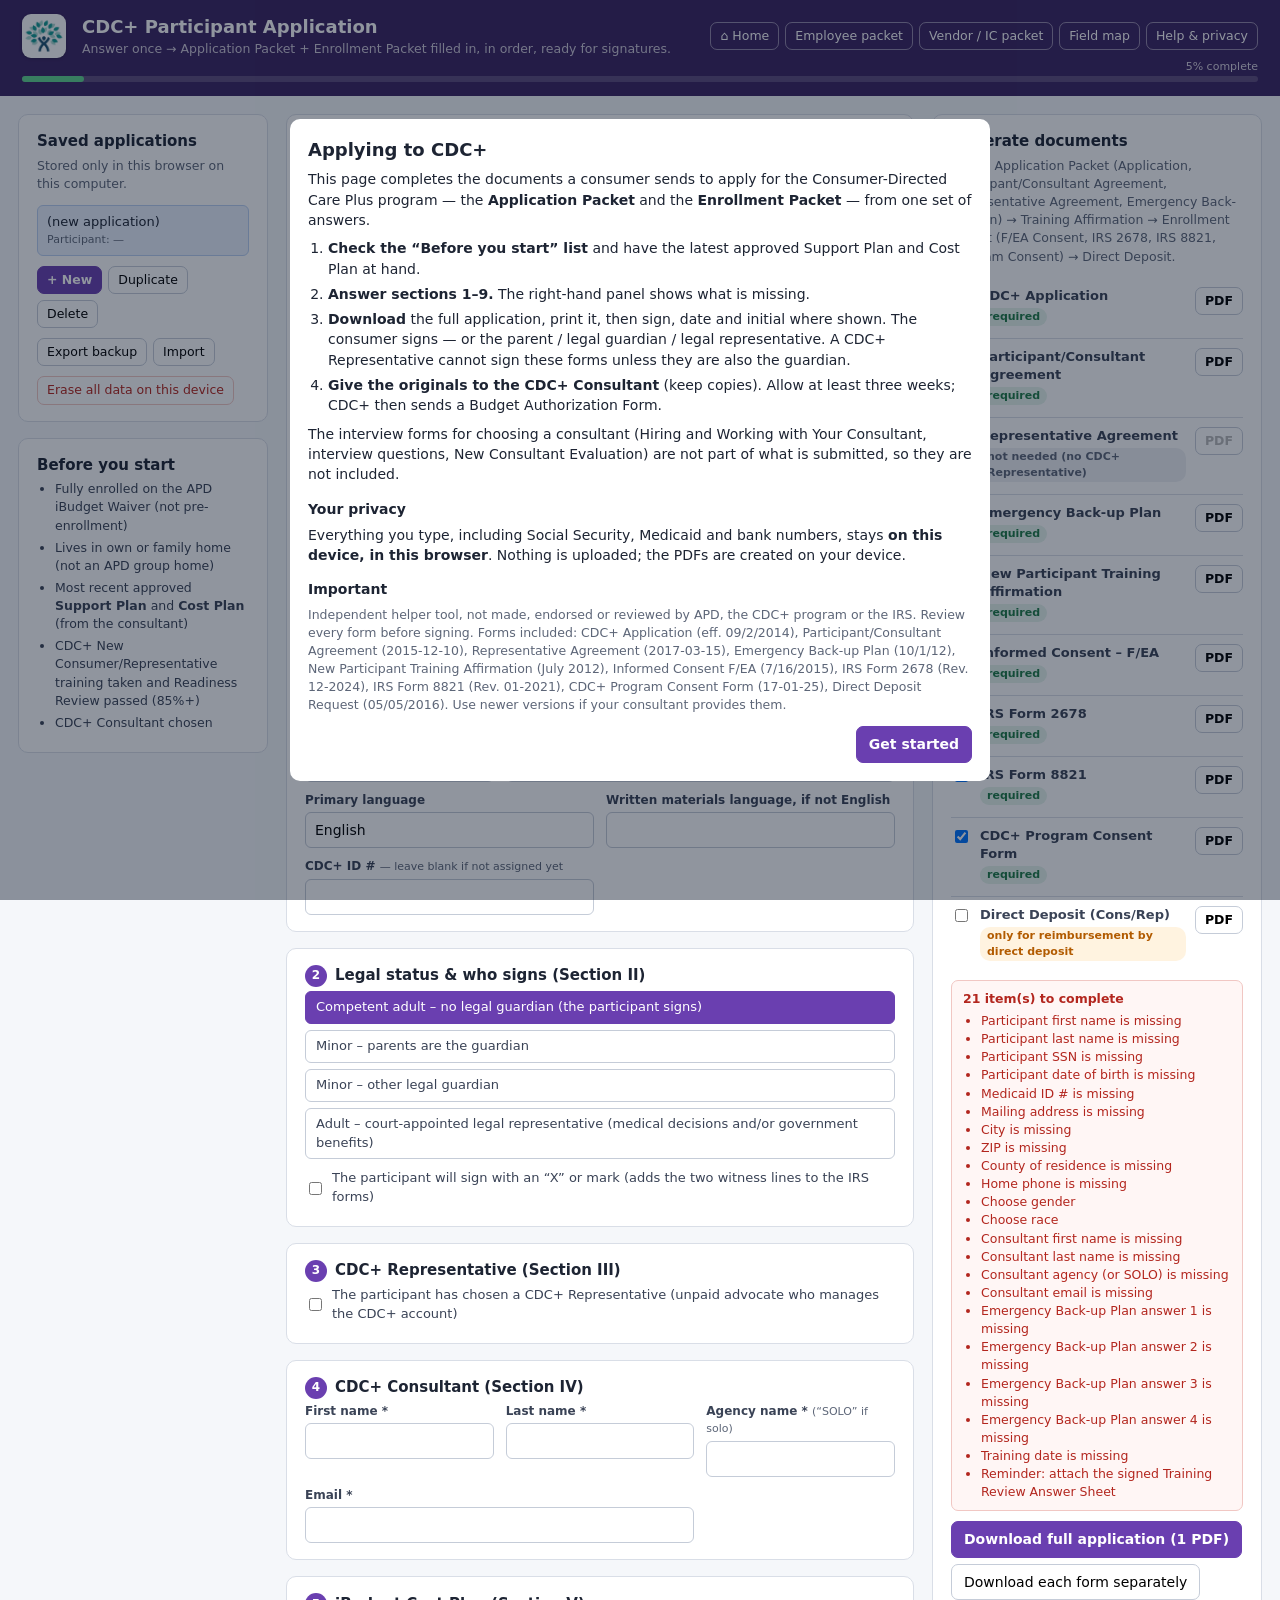
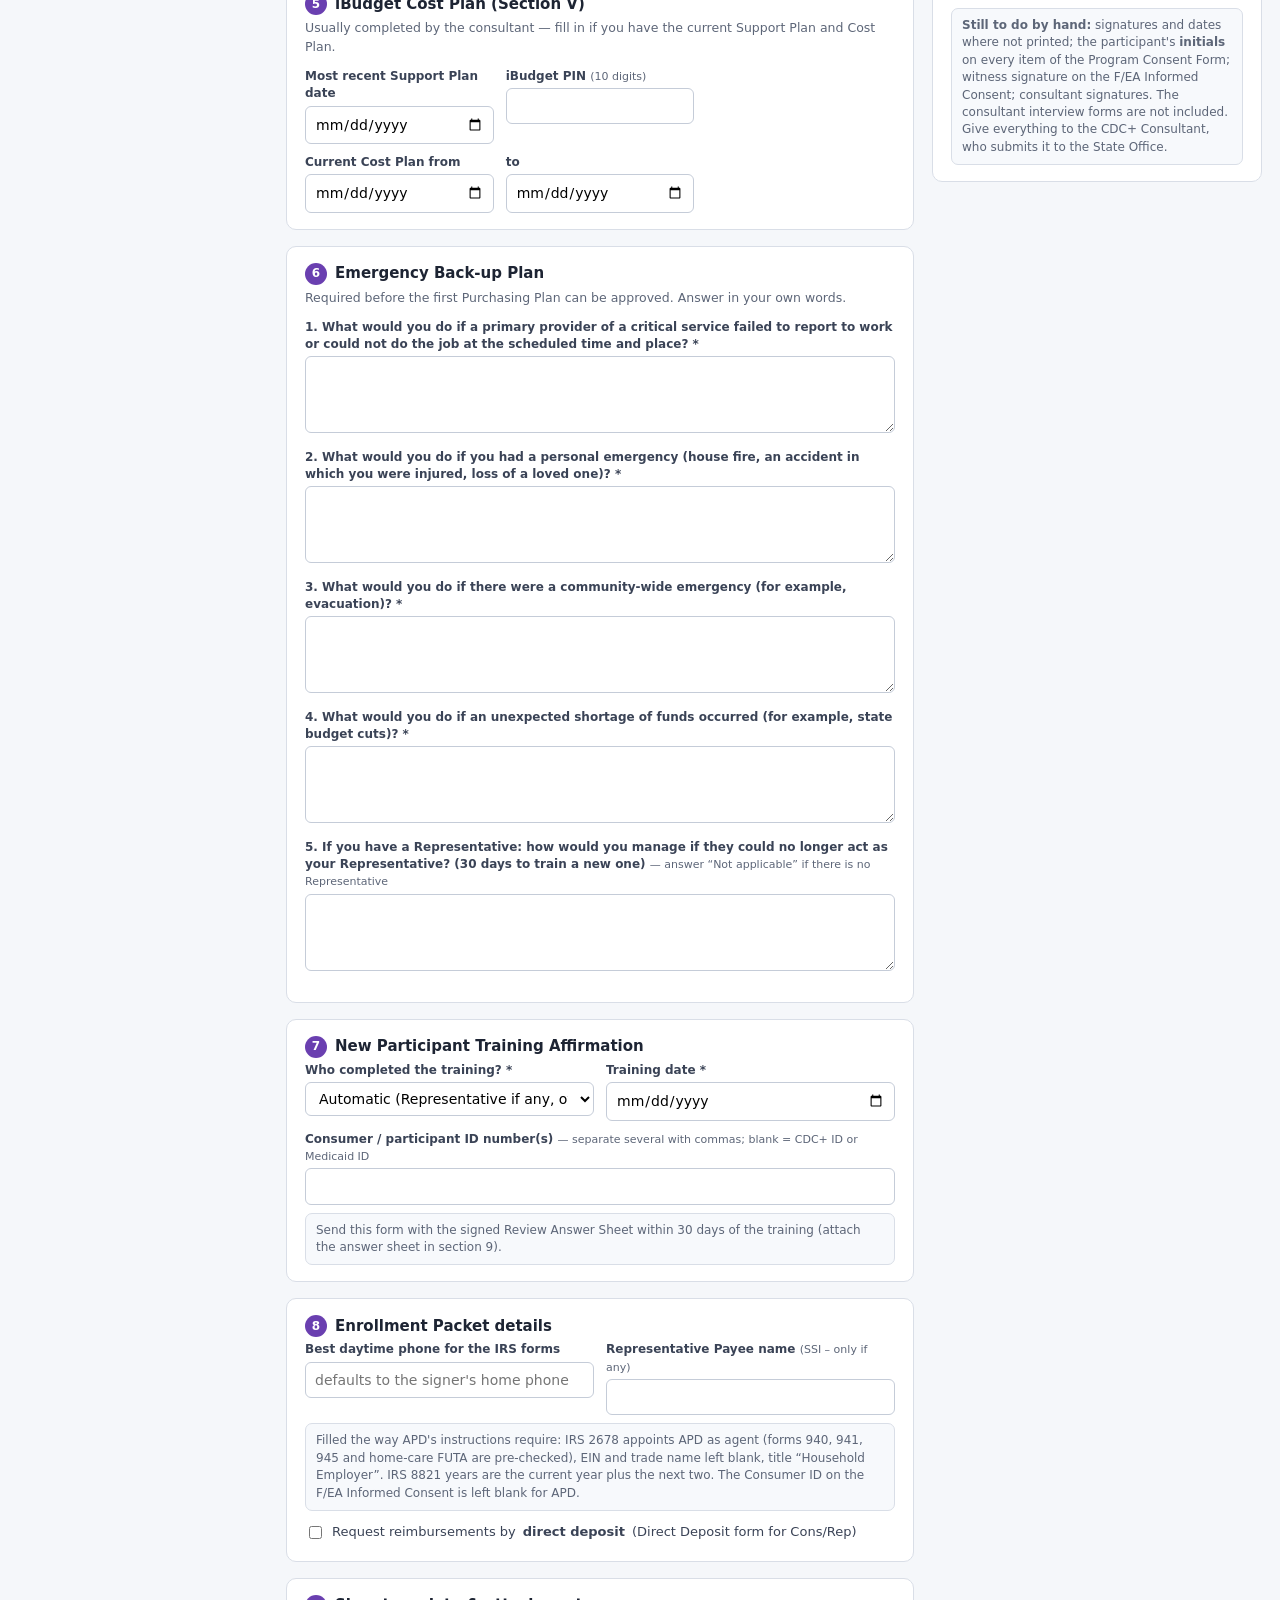
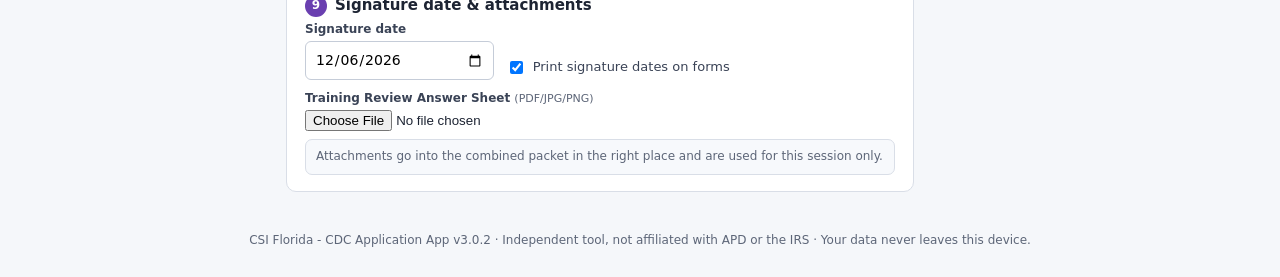
==== commit 45137a4a: "Use the CSI Florida logo as the app icon (v3.0.2) Home-screen/install icons (incl. maskable), favico" ====
--- a/application.html
+++ b/application.html
@@ -7,13 +7,14 @@
 <meta name="description" content="Apply to CDC+: fill the Application Packet and Enrollment Packet once — Application, Emergency Back-up Plan, Representative Agreement, IRS 2678 and 8821, Program Consent, F/EA Informed Consent. Private: data stays on your device.">
 <meta name="theme-color" content="#14294d">
 <link rel="manifest" href="manifest.webmanifest">
-<link rel="icon" href="icons/icon-192.png">
-<link rel="apple-touch-icon" href="icons/icon-192.png">
+<link rel="icon" type="image/png" sizes="48x48" href="icons/favicon-48.png">
+<link rel="icon" type="image/png" sizes="192x192" href="icons/icon-192.png">
+<link rel="apple-touch-icon" href="icons/apple-touch-icon.png">
 <link rel="stylesheet" href="app.css">
 </head>
 <body class="apl">
 <header>
-  <img src="icons/icon-192.png" alt="" width="38" height="38" style="border-radius:8px">
+  <img src="icons/icon-192.png" alt="CSI Florida logo" width="44" height="44" class="hdr-logo">
   <div>
     <h1>CDC+ Participant Application</h1>
     <div class="sub">Answer once → Application Packet + Enrollment Packet filled in, in order, ready for signatures.</div>
--- a/app.css
+++ b/app.css
@@ -112,3 +112,4 @@
   .tiles.three{grid-template-columns:1fr 1fr 1fr}
   @media(max-width:980px){.tiles.three{grid-template-columns:1fr}}
   .tile.t-app{border-top-color:#6a3fb0}.tile.t-app .tile-go{color:#6a3fb0}
+  .hdr-logo{border-radius:9px;background:#fff;box-shadow:0 1px 3px rgba(0,0,0,.25)}
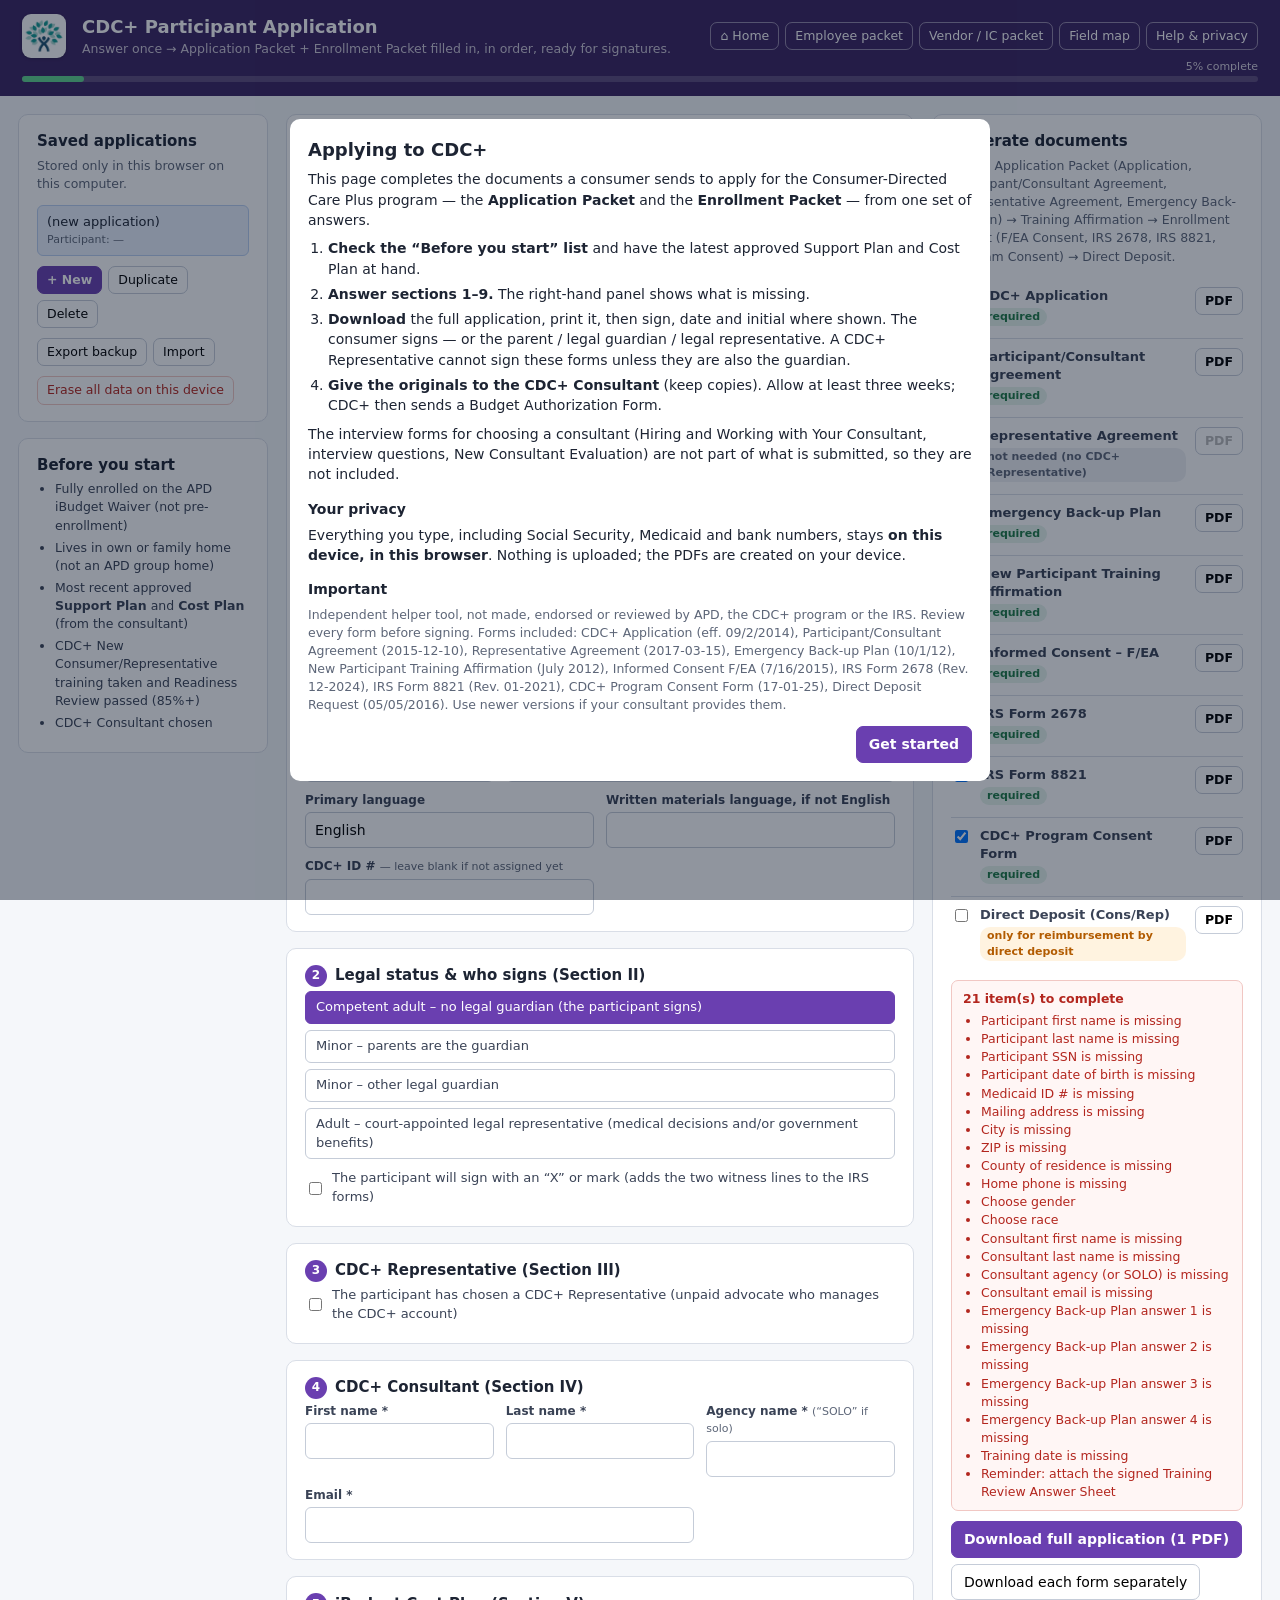
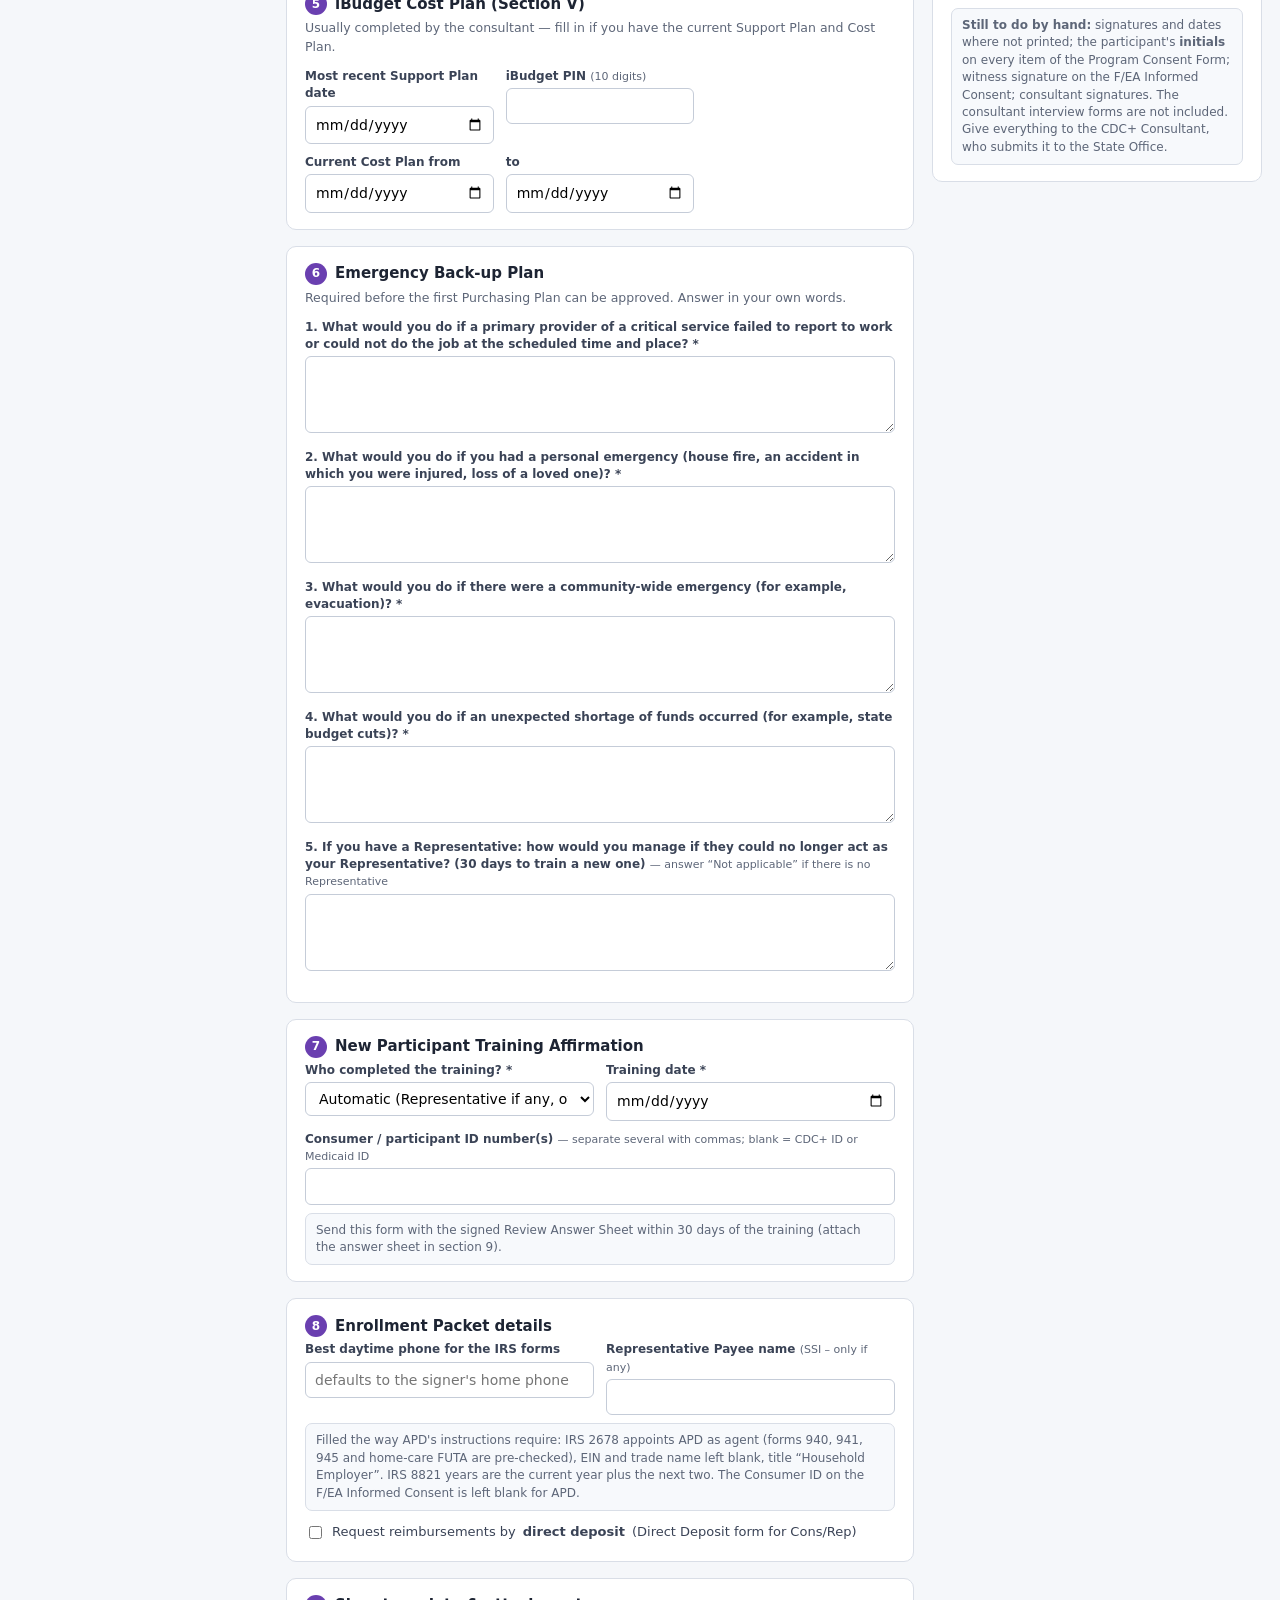
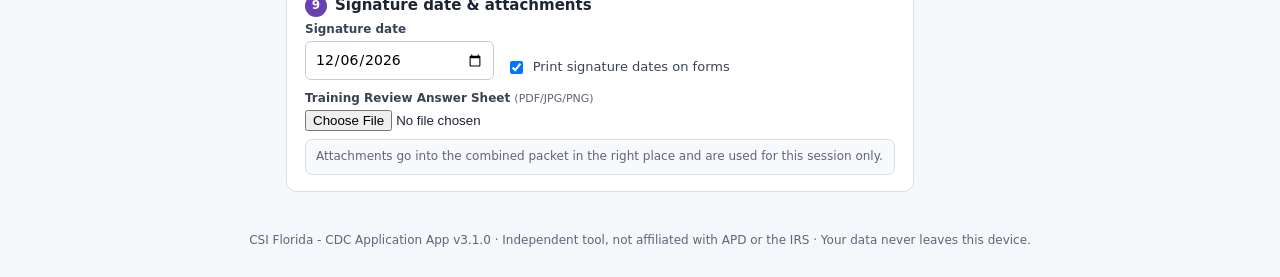
==== commit 7aa54e5c: "CSI Florida logo for desktop install and related icons (v3.1.0) - Full icon set (16-512 px), multi-s" ====
--- a/application.html
+++ b/application.html
@@ -7,9 +7,30 @@
 <meta name="description" content="Apply to CDC+: fill the Application Packet and Enrollment Packet once — Application, Emergency Back-up Plan, Representative Agreement, IRS 2678 and 8821, Program Consent, F/EA Informed Consent. Private: data stays on your device.">
 <meta name="theme-color" content="#14294d">
 <link rel="manifest" href="manifest.webmanifest">
-<link rel="icon" type="image/png" sizes="48x48" href="icons/favicon-48.png">
+<link rel="icon" href="favicon.ico" sizes="any">
+<link rel="icon" type="image/png" sizes="32x32" href="icons/icon-32.png">
+<link rel="icon" type="image/png" sizes="16x16" href="icons/icon-16.png">
 <link rel="icon" type="image/png" sizes="192x192" href="icons/icon-192.png">
-<link rel="apple-touch-icon" href="icons/apple-touch-icon.png">
+<link rel="apple-touch-icon" sizes="180x180" href="icons/apple-touch-icon.png">
+<link rel="apple-touch-icon" sizes="152x152" href="icons/icon-152.png">
+<link rel="apple-touch-icon" sizes="167x167" href="icons/icon-167.png">
+<meta name="application-name" content="CSI Florida CDC">
+<meta name="apple-mobile-web-app-title" content="CSI Florida CDC">
+<meta name="apple-mobile-web-app-capable" content="yes">
+<meta name="mobile-web-app-capable" content="yes">
+<meta name="msapplication-TileColor" content="#ffffff">
+<meta name="msapplication-TileImage" content="icons/icon-144.png">
+<meta name="msapplication-config" content="browserconfig.xml">
+<meta property="og:type" content="website">
+<meta property="og:site_name" content="CSI Florida - CDC Application App">
+<meta property="og:title" content="CDC+ Participant Application · CSI Florida">
+<meta property="og:description" content="Apply to CDC+: fill the Application Packet and Enrollment Packet once — Application, Emergency Back-up Plan, Representative Agreement, IRS 2678 and 8821, Program Consent, F/EA Informed Consent. Private: data stays on your device.">
+<meta property="og:url" content="https://csiflorida.github.io/cdc-packet-builder/application.html">
+<meta property="og:image" content="https://csiflorida.github.io/cdc-packet-builder/icons/social-card.png">
+<meta property="og:image:width" content="1200">
+<meta property="og:image:height" content="630">
+<meta name="twitter:card" content="summary_large_image">
+<meta name="twitter:image" content="https://csiflorida.github.io/cdc-packet-builder/icons/social-card.png">
 <link rel="stylesheet" href="app.css">
 </head>
 <body class="apl">
--- a/app.css
+++ b/app.css
@@ -113,3 +113,7 @@
   @media(max-width:980px){.tiles.three{grid-template-columns:1fr}}
   .tile.t-app{border-top-color:#6a3fb0}.tile.t-app .tile-go{color:#6a3fb0}
   .hdr-logo{border-radius:9px;background:#fff;box-shadow:0 1px 3px rgba(0,0,0,.25)}
+  .install-card{display:flex;gap:18px;align-items:flex-start}
+  .install-card img{border-radius:14px;box-shadow:0 1px 4px rgba(0,0,0,.18);flex:none}
+  .install-card h3{margin:2px 0 4px;font-size:16px}.install-card p{margin:0 0 6px;color:var(--mute)}
+  .install-help{margin-top:10px;background:#f0f6ff;border:1px solid #b9cff2;border-radius:8px;padding:9px 11px;font-size:13px}
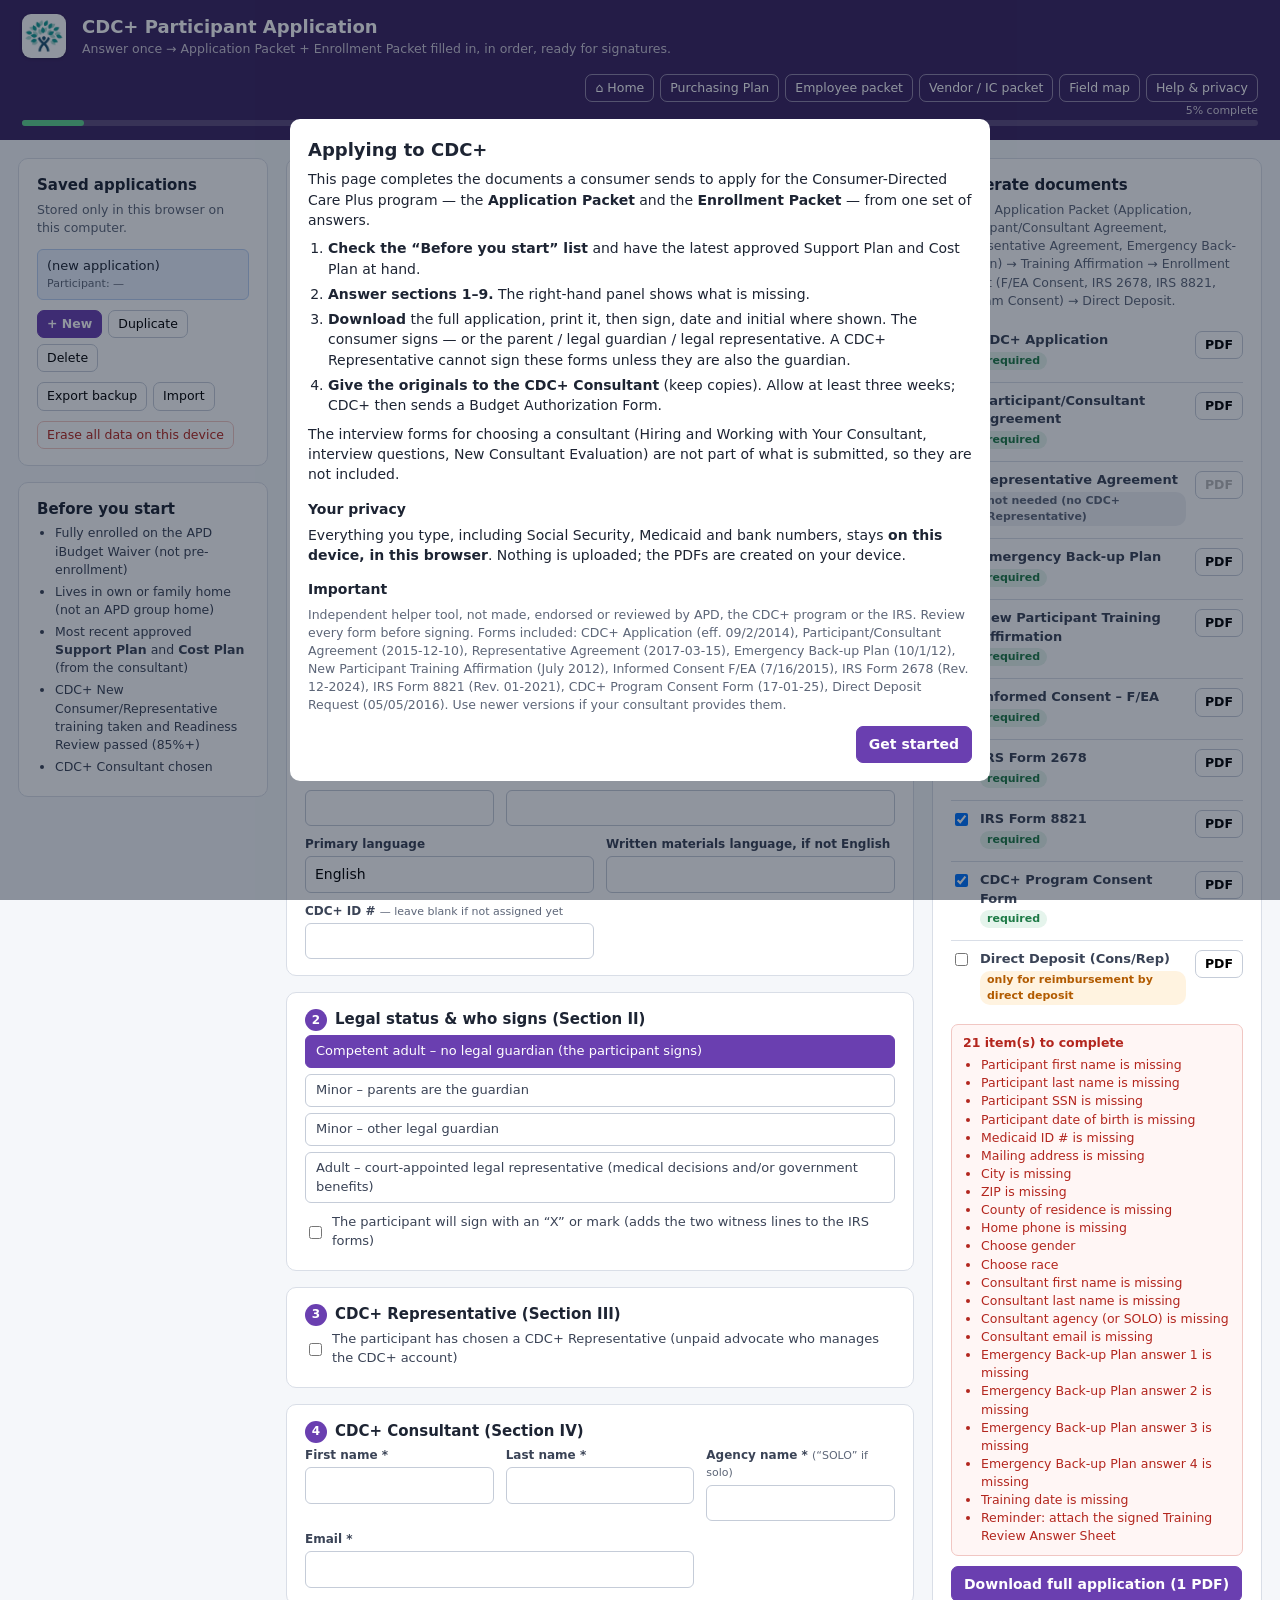
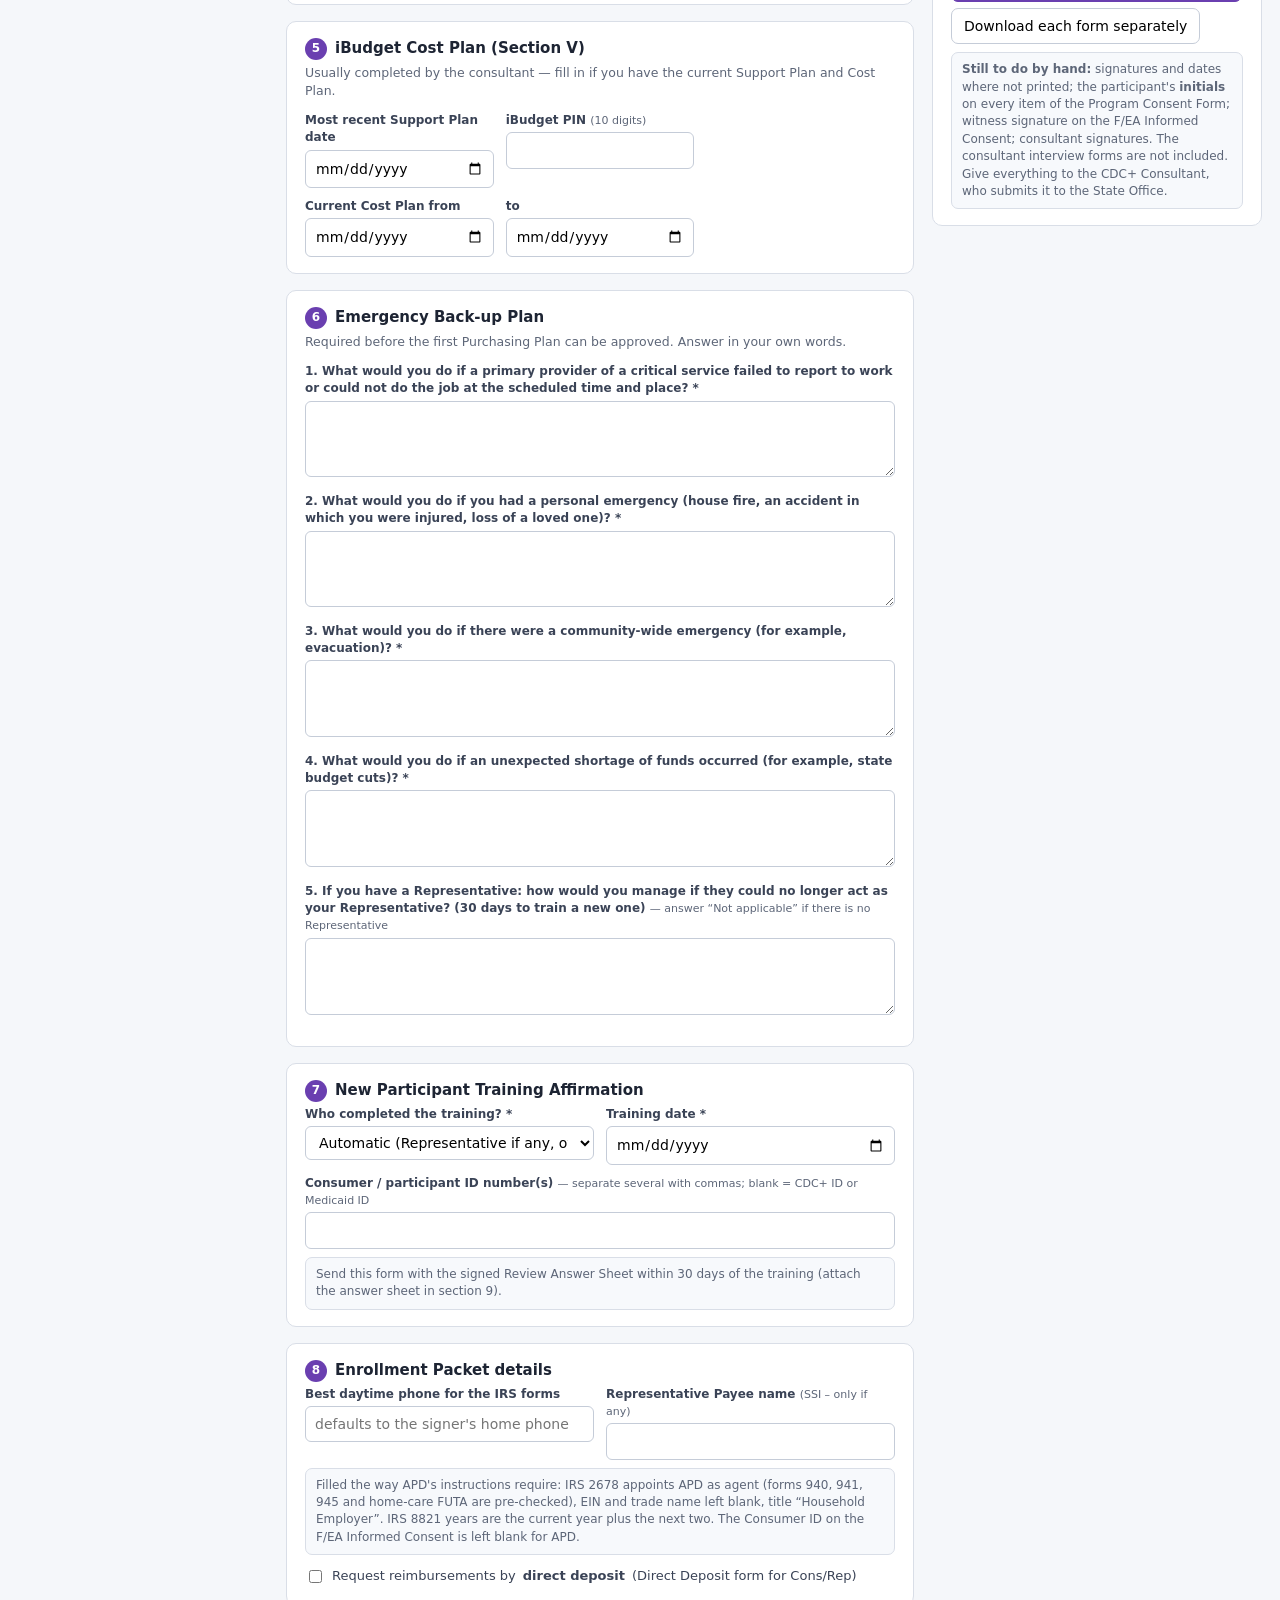
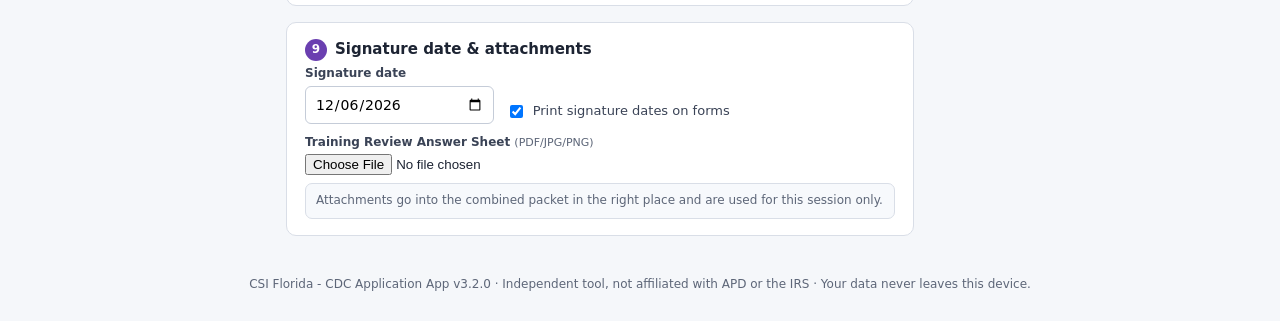
==== commit 18994dbe: "Add CDC+ Purchasing Plan section (APD Version 3.0-C Excel) (v3.2.0) - New home tile and page: purcha" ====
--- a/application.html
+++ b/application.html
@@ -42,6 +42,7 @@
   </div>
   <div class="hdr-btns">
     <a class="btn sm ghost" href="index.html">⌂ Home</a>
+    <a class="btn sm ghost" href="purchasing.html">Purchasing Plan</a>
     <a class="btn sm ghost" href="employee.html">Employee packet</a>
     <a class="btn sm ghost" href="vendor.html">Vendor / IC packet</a>
     <button class="sm ghost hide" id="btnInstall">Install app</button>
--- a/app.css
+++ b/app.css
@@ -117,3 +117,31 @@
   .install-card img{border-radius:14px;box-shadow:0 1px 4px rgba(0,0,0,.18);flex:none}
   .install-card h3{margin:2px 0 4px;font-size:16px}.install-card p{margin:0 0 6px;color:var(--mute)}
   .install-help{margin-top:10px;background:#f0f6ff;border:1px solid #b9cff2;border-radius:8px;padding:9px 11px;font-size:13px}
+  .wrap.wide{grid-template-columns:230px minmax(0,1fr) 300px;max-width:1700px}
+  @media(max-width:1150px){.wrap.wide{grid-template-columns:1fr}}
+  .tblwrap{overflow-x:auto;border:1px solid var(--line);border-radius:8px;margin-top:8px}
+  table.lines{border-collapse:collapse;width:100%;font-size:12.5px}
+  table.lines th{background:#f0f3f8;font-weight:600;text-align:left;padding:5px 6px;border-bottom:1px solid var(--line);white-space:nowrap;font-size:11.5px}
+  table.lines td{border-bottom:1px solid #eef1f5;padding:3px 4px;vertical-align:top}
+  table.lines input,table.lines select,table.lines textarea{width:100%;padding:4px 5px;border:1px solid #cfd6e1;border-radius:5px;font:inherit;font-size:12.5px;margin:0;background:#fff}
+  table.lines textarea{resize:vertical;min-height:30px}
+  table.lines td.ix{color:var(--mute);text-align:center;width:22px;padding-top:8px}
+  table.lines td.calc{white-space:nowrap;text-align:right;padding-top:8px;color:#1d3a66;font-variant-numeric:tabular-nums}
+  table.lines td.act{white-space:nowrap}
+  table.lines td.act button{padding:2px 6px;margin-left:2px}
+  table.lines tr.crit td{background:#fff8ec}
+  table.lines tr.ebu td{background:#f4f8ff}
+  table.lines tr.ebu td.ix::before{content:"↳ "}
+  .sumtbl{width:100%;border-collapse:collapse;font-size:13px;margin-bottom:6px}
+  .sumtbl td{padding:5px 2px;border-bottom:1px solid #eef1f5}.sumtbl td:last-child{text-align:right;font-variant-numeric:tabular-nums}
+  .sumtbl tr.b td{font-weight:700}.sumtbl tr.bad td{color:var(--bad);font-weight:700}.sumtbl tr.ok td:last-child{color:var(--ok);font-weight:600}
+  body.pp header{background:#7a3b12}
+  body.pp .card h2 .n{background:#c0601d}
+  body.pp button.pri{background:#c0601d;border-color:#c0601d}
+  body.pp .seg label:has(input:checked){background:#c0601d;border-color:#c0601d}
+  .tile.t-pp{border-top-color:#c0601d}.tile.t-pp .tile-go{color:#c0601d}
+  .tiles.four{grid-template-columns:repeat(4,1fr)}
+  @media(max-width:1200px){.tiles.four{grid-template-columns:1fr 1fr}}
+  @media(max-width:700px){.tiles.four{grid-template-columns:1fr}}
+  table.lines td.ix{white-space:nowrap;width:34px}
+  table.lines{min-width:1100px}
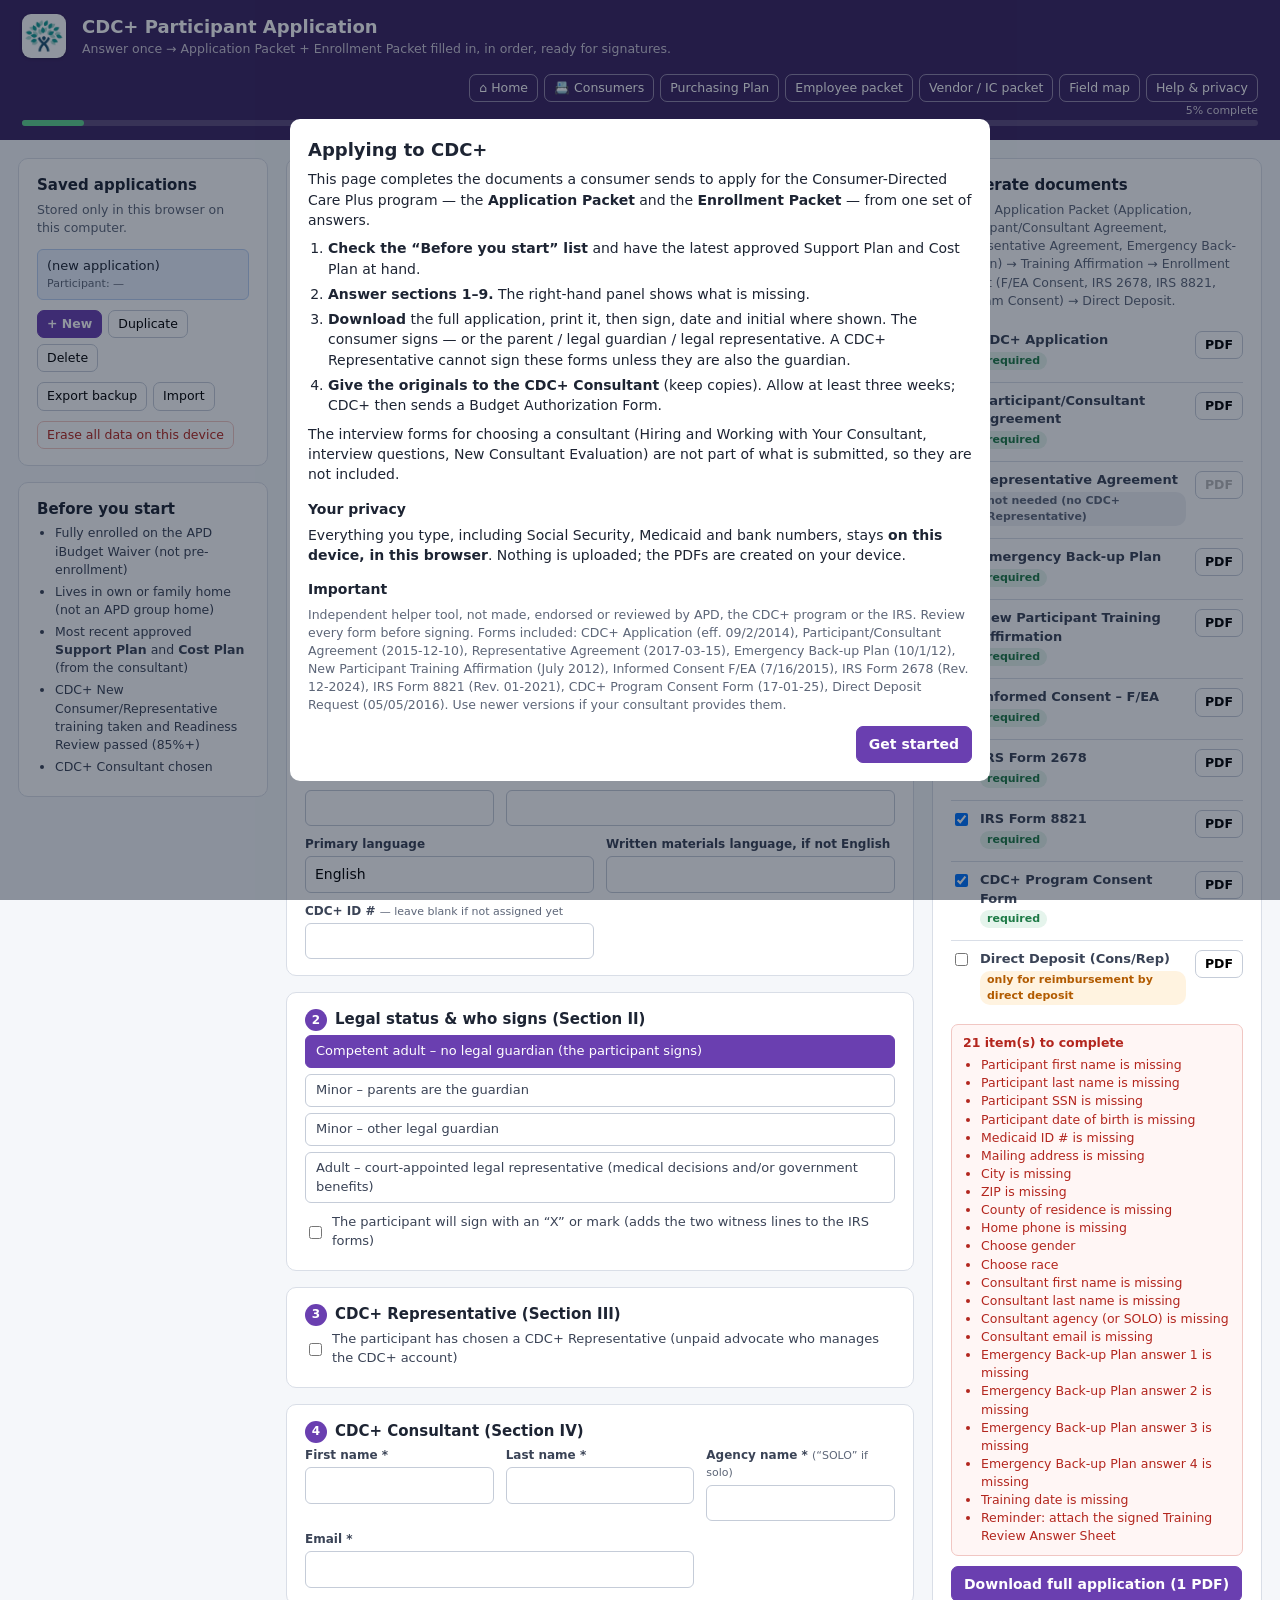
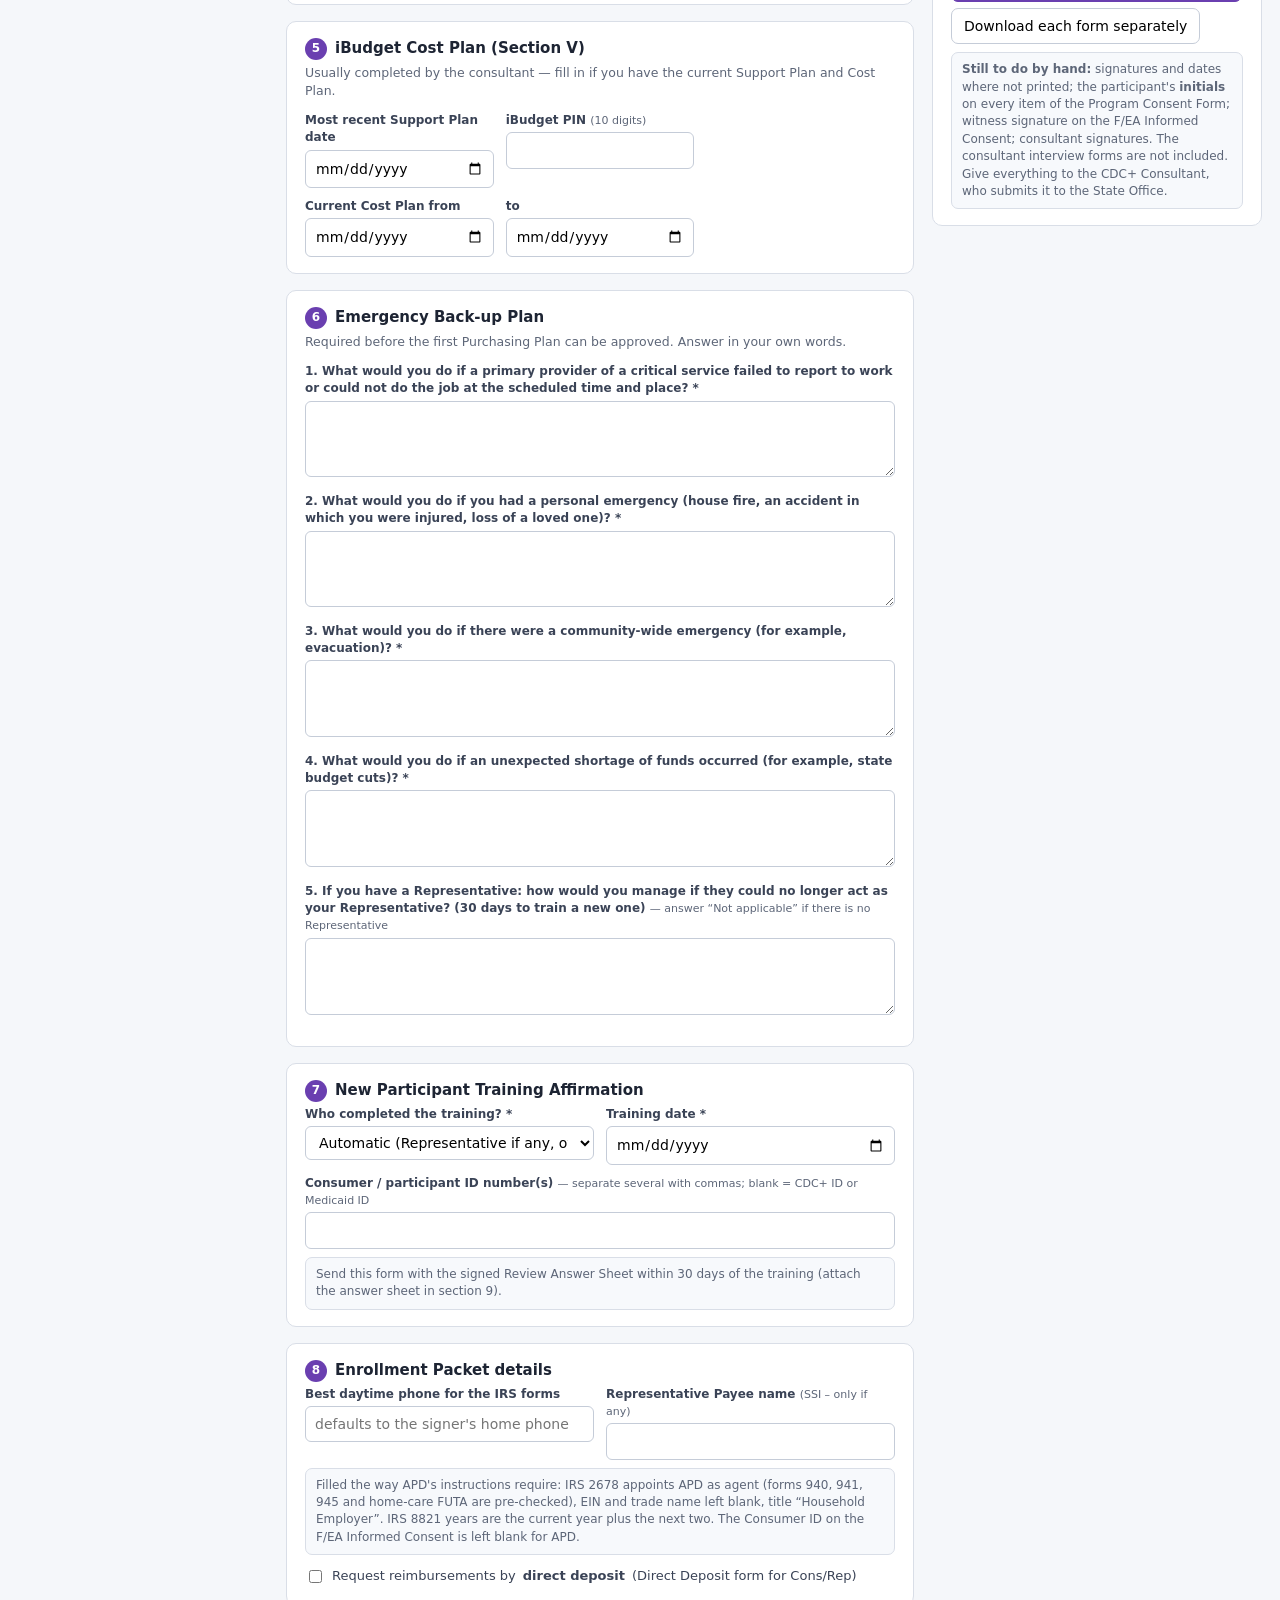
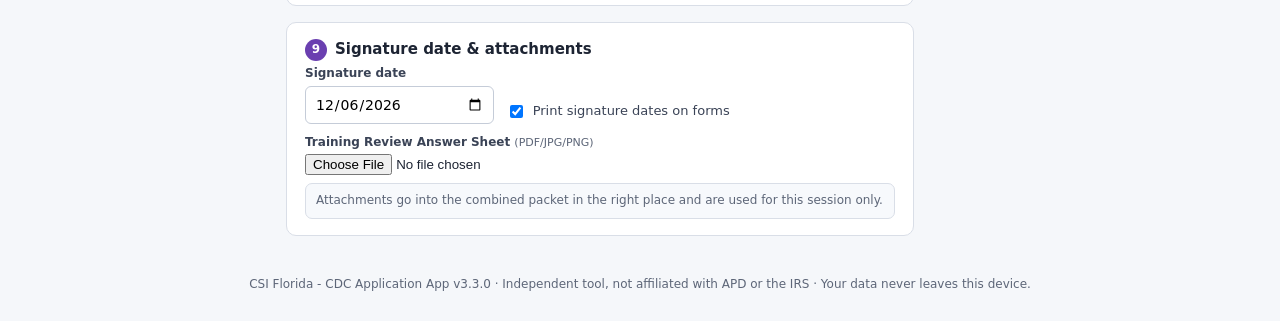
==== commit b9c50bda: "Add Consumer Database (v3.3.0) - consumers.html: one profile per consumer (identity, guardian, Repre" ====
--- a/application.html
+++ b/application.html
@@ -42,6 +42,7 @@
   </div>
   <div class="hdr-btns">
     <a class="btn sm ghost" href="index.html">⌂ Home</a>
+    <a class="btn sm ghost" href="consumers.html">📇 Consumers</a>
     <a class="btn sm ghost" href="purchasing.html">Purchasing Plan</a>
     <a class="btn sm ghost" href="employee.html">Employee packet</a>
     <a class="btn sm ghost" href="vendor.html">Vendor / IC packet</a>
@@ -85,6 +86,7 @@
   <main id="f">
     <section class="card">
       <h2><span class="n">1</span>Participant (Application Section I)</h2>
+      <div class="pick hide"><select id="pPick"></select></div>
       <p class="hint">Legal name — no nicknames. Boxes on the Application are printed in CAPITAL letters automatically.</p>
       <div class="grid">
         <div class="c2"><label>First name *</label><input type="text" name="p_first"></div>
@@ -293,6 +295,7 @@
 <script src="forms/tpl-application.js"></script>
 <script src="fill.js"></script>
 <script src="fill-application.js"></script>
+<script src="docs.js"></script>
 <script src="version.js"></script>
 <script src="core.js"></script>
 <script src="application.js"></script>
--- a/app.css
+++ b/app.css
@@ -145,3 +145,13 @@
   @media(max-width:700px){.tiles.four{grid-template-columns:1fr}}
   table.lines td.ix{white-space:nowrap;width:34px}
   table.lines{min-width:1100px}
+  body.db header{background:#1d4e45}
+  body.db .card h2 .n{background:#2a7d6b}
+  body.db button.pri{background:#2a7d6b;border-color:#2a7d6b}
+  body.db .seg label:has(input:checked){background:#2a7d6b;border-color:#2a7d6b}
+  .uselinks{display:flex;flex-direction:column;gap:7px;margin:6px 0 10px}.uselinks button{text-align:left}
+  .dbbar{display:flex;align-items:center;gap:16px;background:#fff;border:1px solid var(--line);border-left:6px solid #2a7d6b;border-radius:12px;padding:16px 20px;margin-bottom:18px;text-decoration:none;color:inherit}
+  .dbbar:hover{box-shadow:0 6px 20px rgba(20,41,77,.12)}
+  .dbbar .ico{font-size:34px}.dbbar b{font-size:17px;display:block}.dbbar .go{margin-left:auto;font-weight:600;color:#2a7d6b;white-space:nowrap}
+  input[type=month],input[type=search],input[type=number]{width:100%;padding:7px 9px;border:1px solid #c5ccd8;border-radius:6px;font:inherit;background:#fff}
+  #g_cps table.lines,#g_needs table.lines{min-width:760px}
